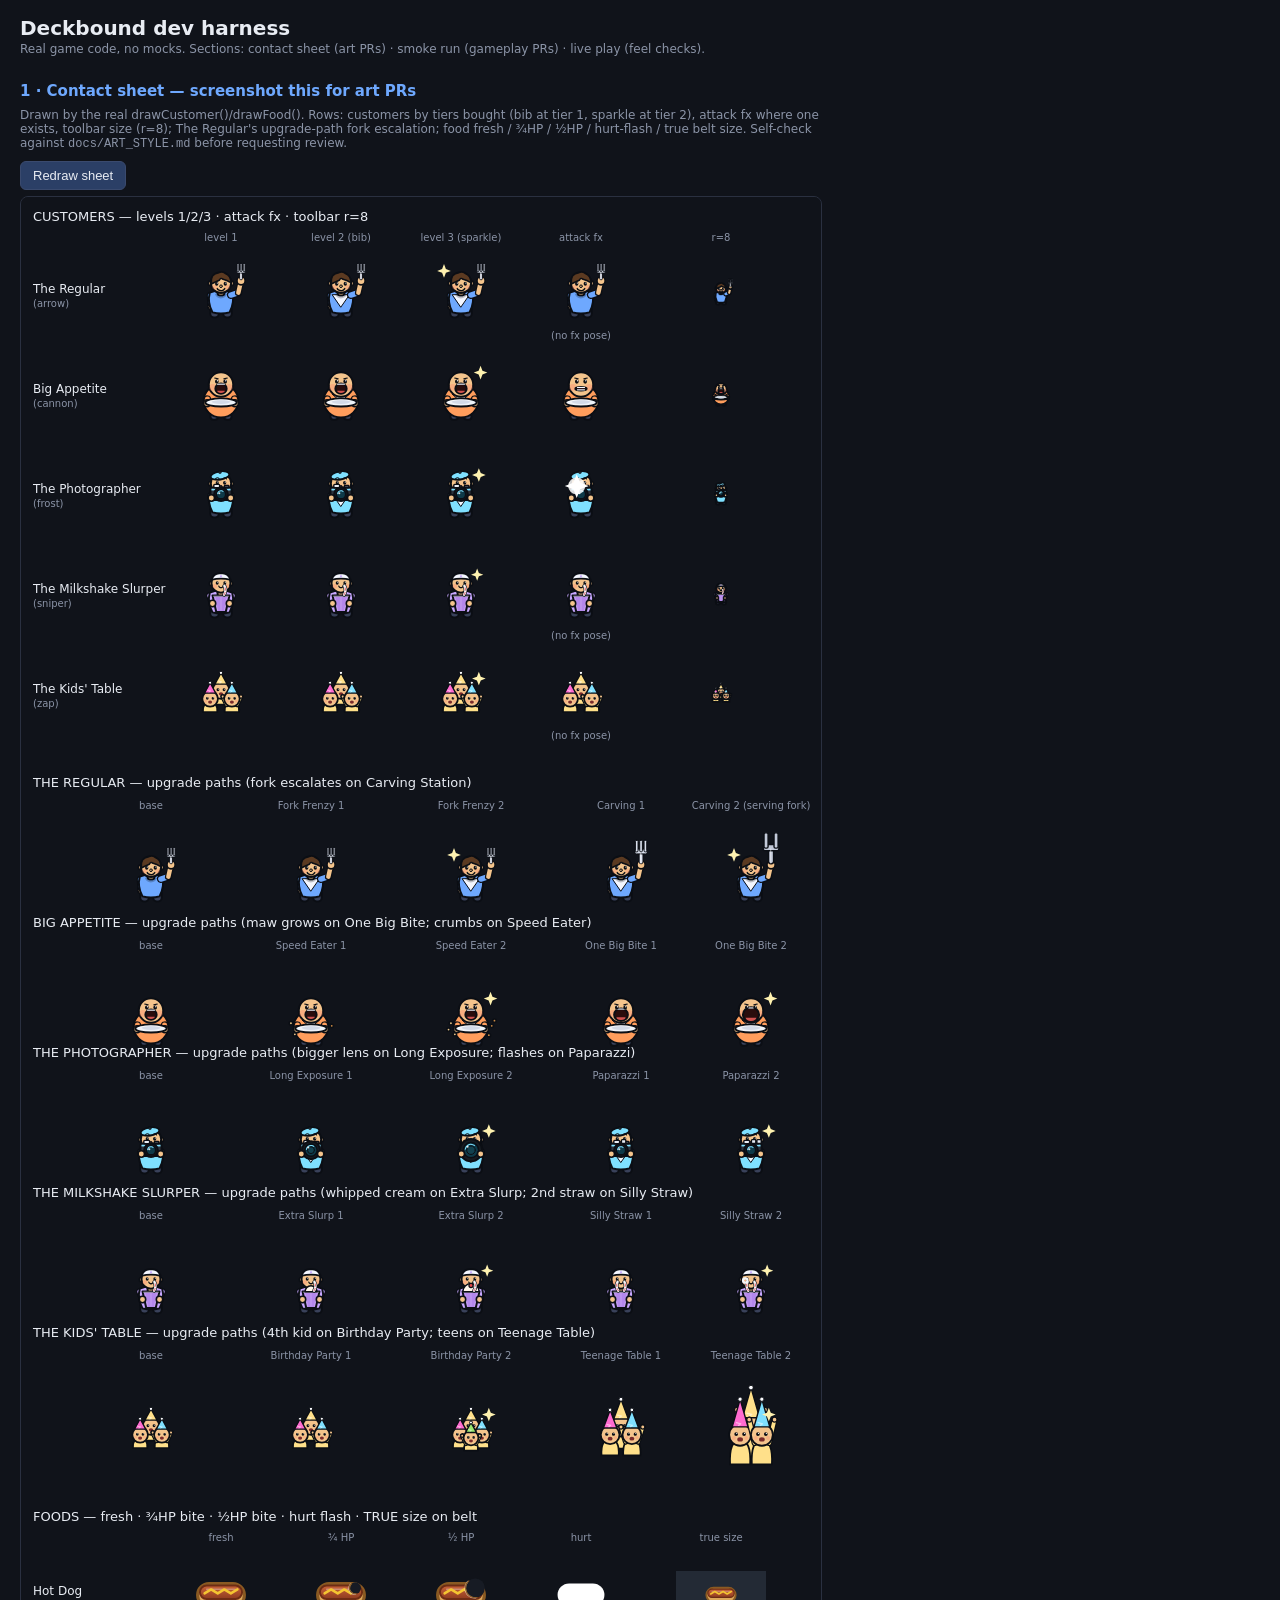
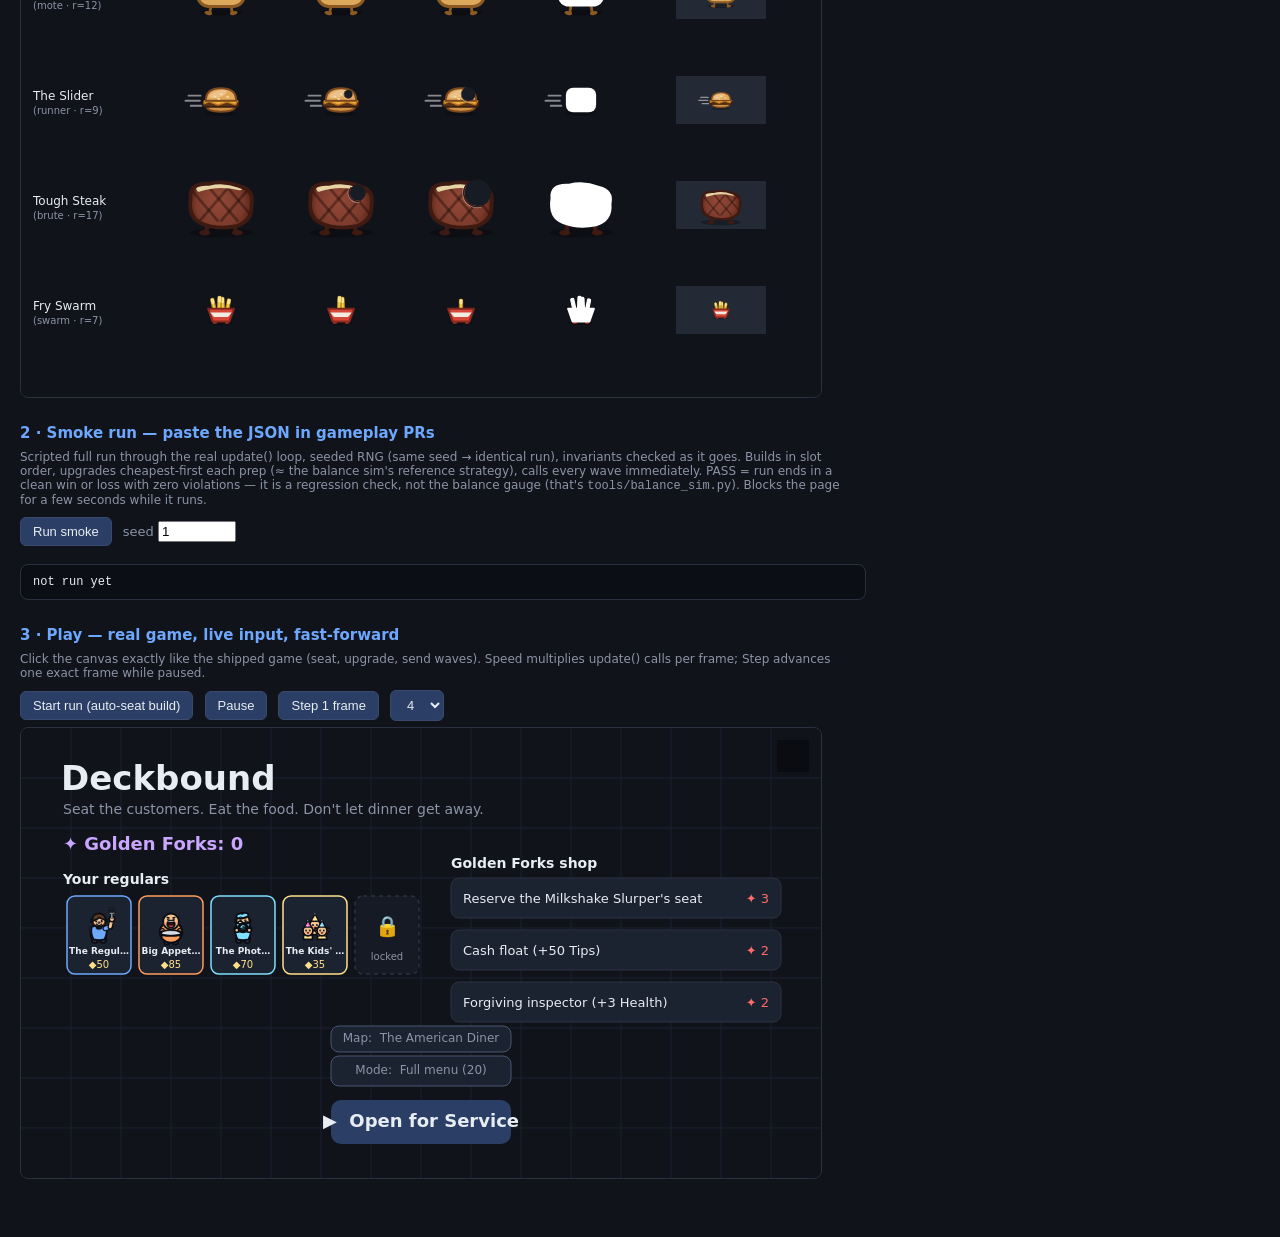
==== tools/dev/harness.html @ 7c5660fe "Merge pull request #70 from TaySchub/feature/map-platform Map platform: maps as content — maps[], th" ====
<!DOCTYPE html>
<!--
  Deckbound dev harness — the self-serve verification tool for agents (and
  curious humans). Loads the REAL game code (../../balance.data.js + the
  ../../src/*.js modules, no copies, no mocks) and gives three things:

    1. CONTACT SHEET — every customer (levels 1/2/3, attack fx, toolbar size) and
       every food (fresh / ¾HP / ½HP / hurt / true belt size) drawn by the real
       drawCustomer()/drawFood() onto one canvas. Screenshot THIS for art PRs —
       one image, one review round, instead of per-asset back-and-forth.

    2. SMOKE RUN — plays a full scripted run through the real update() loop with
       a SEEDED RNG (same seed → same run, so a repro is a URL), checking
       invariants every few steps (currency ≥ 0, lives in range, finite enemy
       state, legal phases). Prints a JSON verdict. Paste that JSON in gameplay
       PRs.

    3. PLAY — the real game, live input, with a speed multiplier and
       frame-stepping. The page freezes the game's own rAF loop at boot and
       drives update()/render() itself, so fast-forward and stepping stay exact.

  URL params (all optional):
    ?mode=sheet | smoke | play      auto-run that section on load
    &seed=1                         RNG seed (smoke always seeds; play seeds if given)
    &build=arrow,cannon,frost,arrow tower ids placed in slot order (default = the
                                    balance sim's reference board)
    &paths=stat | signature         which upgrade path each tower takes in the smoke
                                    (default stat; signature exercises the tier-2 mechanics)
    &speed=4                        play-mode updates per frame (1/2/4/8)

  Serve the repo root (python3 -m http.server) and open
    http://localhost:PORT/tools/dev/harness.html?mode=sheet
  Dev tool only — not part of the game; safe to ignore in production.
-->
<html lang="en">
<head>
<meta charset="UTF-8" />
<meta name="viewport" content="width=device-width, initial-scale=1.0" />
<title>Deckbound dev harness</title>
<style>
  :root { --bg:#10131a; --panel:#171b24; --ink:#e8ecf3; --muted:#8b94a7; --accent:#6ea8fe; --good:#7dff9b; --bad:#ff6b6b; }
  body { margin:0; padding:16px 20px 60px; background:var(--bg); color:var(--ink);
         font-family: system-ui, -apple-system, "Segoe UI", Roboto, sans-serif; }
  h1 { font-size:20px; margin:0 0 2px; }
  h2 { font-size:15px; margin:26px 0 8px; color:var(--accent); }
  p.hint { color:var(--muted); font-size:12px; margin:2px 0 10px; max-width:820px; }
  canvas { background:var(--panel); border:1px solid #2a3040; border-radius:8px; display:block; }
  button, select { background:#2b3f66; color:var(--ink); border:1px solid #3a4a6e; border-radius:6px;
                   padding:6px 12px; font-size:13px; cursor:pointer; margin:0 6px 6px 0; }
  button:hover { background:#37518a; }
  pre { background:#0b0e14; border:1px solid #2a3040; border-radius:8px; padding:10px 12px;
        font-size:12px; max-width:820px; overflow-x:auto; white-space:pre-wrap; }
  .pass { color:var(--good); } .fail { color:var(--bad); }
</style>
</head>
<body>
<h1>Deckbound dev harness</h1>
<p class="hint">Real game code, no mocks. Sections: contact sheet (art PRs) · smoke run (gameplay PRs) · live play (feel checks).</p>

<!-- ============ 1) CONTACT SHEET ============ -->
<h2 id="sheet-title">1 · Contact sheet — screenshot this for art PRs</h2>
<p class="hint">Drawn by the real drawCustomer()/drawFood(). Rows: customers by tiers bought (bib at tier 1, sparkle at tier 2), attack fx where one exists, toolbar size (r=8); The Regular's upgrade-path fork escalation; food fresh / ¾HP / ½HP / hurt-flash / true belt size. Self-check against <code>docs/ART_STYLE.md</code> before requesting review.</p>
<button id="redraw-sheet">Redraw sheet</button>
<canvas id="sheet-canvas" width="800" height="1800"></canvas>

<!-- ============ 2) SMOKE RUN ============ -->
<h2 id="smoke-title">2 · Smoke run — paste the JSON in gameplay PRs</h2>
<p class="hint">Scripted full run through the real update() loop, seeded RNG (same seed → identical run), invariants checked as it goes. Builds in slot order, upgrades cheapest-first each prep (≈ the balance sim's reference strategy), calls every wave immediately. PASS = run ends in a clean win or loss with zero violations — it is a regression check, not the balance gauge (that's <code>tools/balance_sim.py</code>). Blocks the page for a few seconds while it runs.</p>
<button id="run-smoke">Run smoke</button>
<label style="font-size:13px;color:var(--muted)">seed <input id="smoke-seed" type="number" value="1" style="width:70px"></label>
<pre id="smoke-out">not run yet</pre>

<!-- ============ 3) PLAY ============ -->
<h2 id="play-title">3 · Play — real game, live input, fast-forward</h2>
<p class="hint">Click the canvas exactly like the shipped game (seat, upgrade, send waves). Speed multiplies update() calls per frame; Step advances one exact frame while paused.</p>
<button id="play-start">Start run (auto-seat build)</button>
<button id="play-pause">Pause</button>
<button id="play-step">Step 1 frame</button>
<select id="play-speed"><option>1</option><option>2</option><option selected>4</option><option>8</option></select>
<canvas id="game-canvas" width="800" height="450"></canvas>

<!-- Freeze the game's own rAF loop BEFORE src/main.js boots: startGameLoop()
     runs at DOMContentLoaded and would otherwise fight the harness driver. The
     harness restores real rAF for its own loop after boot. -->
<script>
  window.__realRAF = window.requestAnimationFrame.bind(window);
  window.requestAnimationFrame = function () { return 0; };
</script>
<script src="../../balance.data.js"></script>
<script src="../../src/data.js"></script>
<script src="../../src/engine.js"></script>
<script src="../../src/audio.js"></script>
<script src="../../src/art.js"></script>
<script src="../../src/render.js"></script>
<script src="../../src/main.js"></script>

<script>
(function () {
  "use strict";

  const params = new URLSearchParams(location.search);
  const DEFAULT_BUILD = ["arrow", "cannon", "frost", "arrow"];   // = the sim's reference board
  // Reference upgrade strategy (mirrors tools/balance_sim.py + tools/sim.mjs): each
  // tower commits to one fixed path and buys its two tiers cheapest-next-first.
  const SIM_PATHS = { arrow: "carvingStation", cannon: "oneBigBite", frost: "longExposure", sniper: "extraSlurp", zap: "teenageTable" };
  // The signature path per tower — ?paths=signature drives the smoke down these so
  // it exercises the tier-2 mechanics (pierce, crumb, knockback, …), not just stats.
  const SIGNATURE_PATHS = { arrow: "forkFrenzy", cannon: "speedEater", frost: "paparazzi", sniper: "sillyStraw", zap: "birthdayParty" };
  const pathMapFor = mode => (mode === "signature" ? SIGNATURE_PATHS : SIM_PATHS);
  const parsePaths = () => (params.get("paths") === "signature" ? "signature" : "stat");
  const parseBuild = () => {
    const raw = (params.get("build") || "").split(",").map(s => s.trim()).filter(Boolean);
    const valid = raw.filter(id => TOWER_BY_ID[id]);
    return valid.length ? valid : DEFAULT_BUILD;
  };

  // Deterministic RNG: swap Math.random for a seeded generator. The game only
  // calls Math.random at runtime (spawn shuffle, jitter, particles), never at
  // load, so seeding just-in-time makes whole runs reproducible.
  function mulberry32(a) {
    return function () {
      a |= 0; a = (a + 0x6D2B79F5) | 0;
      let t = Math.imul(a ^ (a >>> 15), 1 | a);
      t = (t + Math.imul(t ^ (t >>> 7), 61 | t)) ^ t;
      return ((t ^ (t >>> 14)) >>> 0) / 4294967296;
    };
  }

  /* ---------------- 1) Contact sheet ---------------- */

  function drawSheet() {
    const c = document.getElementById("sheet-canvas");
    const ctx = c.getContext("2d");
    ctx.clearRect(0, 0, c.width, c.height);
    ctx.fillStyle = "#10131a"; ctx.fillRect(0, 0, c.width, c.height);

    const label = (text, x, y, size = 10, color = "#8b94a7", align = "center") => {
      ctx.fillStyle = color; ctx.font = size + "px system-ui, sans-serif";
      ctx.textAlign = align; ctx.fillText(text, x, y); ctx.textAlign = "left";
    };
    const title = (text, y) => label(text, 12, y, 13, "#e8ecf3", "left");

    // --- Customers: one row each; cols L1, L2, L3, fx, toolbar size ---
    title("CUSTOMERS — levels 1/2/3 · attack fx · toolbar r=8", 24);
    const custCols = [200, 320, 440, 560, 700];
    const colHead = ["level 1", "level 2 (bib)", "level 3 (sparkle)", "attack fx", "r=8"];
    custCols.forEach((x, i) => label(colHead[i], x, 44));
    // fx states only exist for these two; others just show their base pose.
    const FX = { cannon: { bite: 0.8 }, frost: { firing: true } };
    TOWER_ORDER.forEach((id, row) => {
      const def = TOWER_BY_ID[id];
      const cy = 96 + row * 100;
      label(def.name, 12, cy, 12, "#e8ecf3", "left");
      label("(" + id + ")", 12, cy + 14, 10, "#8b94a7", "left");
      [1, 2, 3].forEach((lv, col) => drawCustomer(ctx, id, custCols[col], cy, 17, def.color, { level: lv }));
      drawCustomer(ctx, id, custCols[3], cy, 17, def.color, { level: 1, ...(FX[id] || {}) });
      if (!FX[id]) label("(no fx pose)", custCols[3], cy + 46);
      drawCustomer(ctx, id, custCols[4], cy, 8, def.color, { level: 1 });
    });

    // --- The Regular: upgrade-PATH art states (PR 1 vertical slice) ---
    // Carving Station escalates the fork (bigger at tier 1, large two-tine serving
    // fork at tier 2); Fork Frenzy keeps the everyday fork (its tier-2 pierce is a
    // projectile, not customer art). Bib appears at tier 1, sparkle at tier 2.
    const rpY = 590;
    title("THE REGULAR — upgrade paths (fork escalates on Carving Station)", rpY);
    const rpCols = [130, 290, 450, 600, 730];
    const rpHead = ["base", "Fork Frenzy 1", "Fork Frenzy 2", "Carving 1", "Carving 2 (serving fork)"];
    rpCols.forEach((x, i) => label(rpHead[i], x, rpY + 22));
    const rpStates = [
      { level: 1 },
      { level: 2, path: "forkFrenzy", tier: 1 },
      { level: 3, path: "forkFrenzy", tier: 2 },
      { level: 2, path: "carvingStation", tier: 1 },
      { level: 3, path: "carvingStation", tier: 2 },
    ];
    rpStates.forEach((st, i) => drawCustomer(ctx, "arrow", rpCols[i], rpY + 90, 17, TOWER_BY_ID.arrow.color, st));

    // --- Big Appetite: upgrade-PATH art states (PR 2 signatures) ---
    // One Big Bite grows the maw (bigger bite → the knockback path); Speed Eater
    // scatters more crumbs (fast, messy eater → the crumb-splash path). Bib at tier
    // 1, sparkle at tier 2, same as everyone.
    const bpY = 730;
    title("BIG APPETITE — upgrade paths (maw grows on One Big Bite; crumbs on Speed Eater)", bpY);
    const bpCols = [130, 290, 450, 600, 730];
    const bpHead = ["base", "Speed Eater 1", "Speed Eater 2", "One Big Bite 1", "One Big Bite 2"];
    bpCols.forEach((x, i) => label(bpHead[i], x, bpY + 22));
    const bpStates = [
      { level: 1 },
      { level: 2, path: "speedEater", tier: 1 },
      { level: 3, path: "speedEater", tier: 2 },
      { level: 2, path: "oneBigBite", tier: 1 },
      { level: 3, path: "oneBigBite", tier: 2 },
    ];
    bpStates.forEach((st, i) => drawCustomer(ctx, "cannon", bpCols[i], bpY + 92, 17, TOWER_BY_ID.cannon.color, st));

    // --- The Photographer: upgrade-PATH art states (PR 3 signatures) ---
    // Long Exposure deepens the lens (longer + stronger after-slow); Paparazzi adds
    // flash bulbs (freezes 2 dishes at once). Bib at tier 1, sparkle at tier 2.
    const phY = 860;
    title("THE PHOTOGRAPHER — upgrade paths (bigger lens on Long Exposure; flashes on Paparazzi)", phY);
    const phCols = [130, 290, 450, 600, 730];
    const phHead = ["base", "Long Exposure 1", "Long Exposure 2", "Paparazzi 1", "Paparazzi 2"];
    phCols.forEach((x, i) => label(phHead[i], x, phY + 22));
    const phStates = [
      { level: 1 },
      { level: 2, path: "longExposure", tier: 1 },
      { level: 3, path: "longExposure", tier: 2 },
      { level: 2, path: "paparazzi", tier: 1 },
      { level: 3, path: "paparazzi", tier: 2 },
    ];
    phStates.forEach((st, i) => drawCustomer(ctx, "frost", phCols[i], phY + 92, 17, TOWER_BY_ID.frost.color, st));

    // --- The Milkshake Slurper: upgrade-PATH art states (PR 3 signatures) ---
    // Extra Slurp mounds whipped cream (+ cherry) on the shake; Silly Straw adds a
    // second bendy straw (drains 2 dishes), with a loop at tier 2.
    const slY = 1000;
    title("THE MILKSHAKE SLURPER — upgrade paths (whipped cream on Extra Slurp; 2nd straw on Silly Straw)", slY);
    const slCols = [130, 290, 450, 600, 730];
    const slHead = ["base", "Extra Slurp 1", "Extra Slurp 2", "Silly Straw 1", "Silly Straw 2"];
    slCols.forEach((x, i) => label(slHead[i], x, slY + 22));
    const slStates = [
      { level: 1 },
      { level: 2, path: "extraSlurp", tier: 1 },
      { level: 3, path: "extraSlurp", tier: 2 },
      { level: 2, path: "sillyStraw", tier: 1 },
      { level: 3, path: "sillyStraw", tier: 2 },
    ];
    slStates.forEach((st, i) => drawCustomer(ctx, "sniper", slCols[i], slY + 92, 17, TOWER_BY_ID.sniper.color, st));

    // --- The Kids' Table: upgrade-PATH art states (PR 4 signatures) ---
    // Birthday Party t2 seats a 4th kid (4 hands); Teenage Table grows the whole
    // huddle into lanky teenagers (bigger, taller hats, longer arms).
    const ktY = 1140;
    title("THE KIDS' TABLE — upgrade paths (4th kid on Birthday Party; teens on Teenage Table)", ktY);
    const ktCols = [130, 290, 450, 600, 730];
    const ktHead = ["base", "Birthday Party 1", "Birthday Party 2", "Teenage Table 1", "Teenage Table 2"];
    ktCols.forEach((x, i) => label(ktHead[i], x, ktY + 22));
    const ktStates = [
      { level: 1 },
      { level: 2, path: "birthdayParty", tier: 1 },
      { level: 3, path: "birthdayParty", tier: 2 },
      { level: 2, path: "teenageTable", tier: 1 },
      { level: 3, path: "teenageTable", tier: 2 },
    ];
    ktStates.forEach((st, i) => drawCustomer(ctx, "zap", ktCols[i], ktY + 92, 17, TOWER_BY_ID.zap.color, st));

    // --- Foods: one row each; cols fresh, ¾HP, ½HP, hurt, true belt size ---
    const fy = 1350;
    title("FOODS — fresh · ¾HP bite · ½HP bite · hurt flash · TRUE size on belt", fy - 26);
    const foodCols = [200, 320, 440, 560, 700];
    const foodHead = ["fresh", "¾ HP", "½ HP", "hurt", "true size"];
    foodCols.forEach((x, i) => label(foodHead[i], x, fy - 6));
    Object.keys(ENEMY_TYPES).forEach((id, row) => {
      const et = ENEMY_TYPES[id];
      const cy = fy + 48 + row * 105;
      label(et.name, 12, cy, 12, "#e8ecf3", "left");
      label("(" + id + " · r=" + et.radius + ")", 12, cy + 14, 10, "#8b94a7", "left");
      const R = et.radius * 1.6;   // enlarged for inspection
      drawFood(ctx, id, foodCols[0], cy, R, et.color, et.edge, false, 0);
      drawFood(ctx, id, foodCols[1], cy, R, et.color, et.edge, false, 1);
      drawFood(ctx, id, foodCols[2], cy, R, et.color, et.edge, false, 2);
      drawFood(ctx, id, foodCols[3], cy, R, et.color, et.edge, true, 0);
      // true size on a belt-colored strip — the "reads at ~15px" check.
      ctx.fillStyle = "#232a35"; ctx.fillRect(foodCols[4] - 45, cy - 24, 90, 48);
      drawFood(ctx, id, foodCols[4], cy, et.radius, et.color, et.edge, false, 0);
    });
  }

  /* ---------------- 2) Smoke run ---------------- */

  function runSmoke(seed, build, pathMode = "stat", mapId = null) {
    const pathMap = pathMapFor(pathMode);
    const t0 = performance.now();
    const violations = [], errors = [];
    const realRandom = Math.random;
    Math.random = mulberry32(seed);
    let steps = 0;
    const STEP_CAP = 60 * 60 * 30;   // 30 sim-minutes — a run should end long before
    try {
      META = freshMeta();            // deterministic meta: base 4 towers, no perks
      chosenEndless = false;
      loadMap(mapId);                // map platform: null -> default maps[0] (diner)
      startRun();
      let nextSlot = 0;
      const check = () => {
        if (game.currency < 0) violations.push("currency " + game.currency + " < 0 @step " + steps);
        if (game.lives < 0 || game.lives > game.maxLives) violations.push("lives " + game.lives + " out of [0," + game.maxLives + "] @step " + steps);
        if (!["prep", "wave", "won", "lost"].includes(game.phase)) violations.push("illegal phase '" + game.phase + "' @step " + steps);
        for (const e of game.enemies) {
          if (!Number.isFinite(e.x) || !Number.isFinite(e.y) || !Number.isFinite(e.hp)) {
            violations.push("non-finite enemy state @step " + steps); break;
          }
        }
      };
      // Prep policy ≈ the sim's reference strategy: build at the map's simAnchors
      // (the former slot coordinates, in order — free placement has no slots) as
      // affordable, then spend spare Tips on the cheapest upgrade, then call the wave.
      const anchors = MAP.simAnchors;
      const prep = () => {
        while (nextSlot < anchors.length && nextSlot < build.length) {
          const id = build[nextSlot];
          if (game.currency < TOWER_BY_ID[id].cost) break;
          game.selectedType = id;
          tryBuild(anchors[nextSlot].x, anchors[nextSlot].y);
          nextSlot++;
        }
        for (;;) {
          // Only towers whose chosen path still has a next tier — guards a missing
          // id or a maxed/locked path so a future tower without a mapping won't crash.
          const cands = game.towers.filter(t => { const p = pathMap[t.typeId]; return p && nextTier(t, p); });
          if (!cands.length) break;
          const cost = t => nextTier(t, pathMap[t.typeId]).cost;
          const t = cands.reduce((a, b) => cost(a) <= cost(b) ? a : b);
          if (game.currency < cost(t)) break;
          tryUpgrade(t, pathMap[t.typeId]);
        }
      };
      while (steps < STEP_CAP && game.phase !== "won" && game.phase !== "lost") {
        if (game.phase === "prep") { prep(); startNextWave(); }
        update(STEP);
        steps++;
        if (steps % 6 === 0) check();
      }
      check();
      if (game.phase !== "won" && game.phase !== "lost") violations.push("run did not terminate within " + STEP_CAP + " steps");
    } catch (err) {
      errors.push(String(err && err.stack || err));
    } finally {
      Math.random = realRandom;
    }
    render();   // leave the end screen visible on the game canvas
    const last = game.lastRun || {};
    const result = {
      verdict: (violations.length === 0 && errors.length === 0) ? "PASS" : "FAIL",
      seed, paths: pathMode, build: build.join(","),
      outcome: game.phase,
      waveReached: last.wave != null ? last.wave : game.waveIndex + 1,
      dishesEaten: last.killed != null ? last.killed : game.killed,
      livesLeft: game.lives,
      tipsLeft: game.currency,
      steps, simMinutes: +(steps / 3600).toFixed(1),
      violations, errors,
      ms: Math.round(performance.now() - t0),
    };
    return result;
  }

  function smokeToPage(result) {
    const out = document.getElementById("smoke-out");
    out.textContent = JSON.stringify(result, null, 2);
    out.className = result.verdict === "PASS" ? "pass" : "fail";
    document.title = "SMOKE " + result.verdict + " — Deckbound harness";
    console.log("SMOKE_RESULT " + JSON.stringify(result));
  }

  /* ---------------- 3) Play driver ---------------- */

  const play = { on: false, speed: parseInt(params.get("speed") || "4", 10) || 4 };
  function playLoop() {
    if (play.on) {
      for (let i = 0; i < play.speed; i++) update(STEP);
      render();
    }
    window.__realRAF(playLoop);
  }
  function startPlay(build, mapId = null) {
    if (params.get("seed")) Math.random = mulberry32(parseInt(params.get("seed"), 10) || 1);
    META = freshMeta();
    loadMap(mapId);   // map platform: null -> default maps[0] (diner)
    startRun();
    // Auto-seat the build so a feel-check starts instantly; play on from there.
    // Seats go at the active map's simAnchors (free placement — no fixed slots).
    const anchors = MAP.simAnchors;
    let slot = 0;
    for (const id of build) {
      if (slot >= anchors.length || game.currency < TOWER_BY_ID[id].cost) break;
      game.selectedType = id;
      tryBuild(anchors[slot].x, anchors[slot].y);
      slot++;
    }
    play.on = true;
    render();
  }

  /* ---------------- boot ---------------- */

  window.addEventListener("DOMContentLoaded", () => {
    // main.js's DOMContentLoaded already ran (registered first): canvas wired,
    // input live, its rAF loop dead thanks to the boot stub. Restore real rAF
    // for the harness driver.
    window.requestAnimationFrame = window.__realRAF;
    drawSheet();
    render();   // show the hub on the game canvas

    document.getElementById("redraw-sheet").addEventListener("click", drawSheet);
    document.getElementById("run-smoke").addEventListener("click", () => {
      const seed = parseInt(document.getElementById("smoke-seed").value, 10) || 1;
      smokeToPage(runSmoke(seed, parseBuild(), parsePaths()));
    });
    document.getElementById("play-start").addEventListener("click", () => startPlay(parseBuild()));
    document.getElementById("play-pause").addEventListener("click", (e) => {
      play.on = !play.on; e.target.textContent = play.on ? "Pause" : "Resume";
    });
    document.getElementById("play-step").addEventListener("click", () => { update(STEP); render(); });
    document.getElementById("play-speed").addEventListener("change", (e) => { play.speed = parseInt(e.target.value, 10); });
    playLoop();

    const mode = params.get("mode");
    if (mode === "sheet") document.getElementById("sheet-title").scrollIntoView();
    if (mode === "play") { startPlay(parseBuild(), params.get("map")); document.getElementById("play-title").scrollIntoView(); }
    if (mode === "smoke") {
      document.getElementById("smoke-title").scrollIntoView();
      const seed = parseInt(params.get("seed") || "1", 10) || 1;
      document.getElementById("smoke-seed").value = seed;
      // defer one tick so the page paints before the synchronous run blocks
      setTimeout(() => smokeToPage(runSmoke(seed, parseBuild(), parsePaths(), params.get("map"))), 30);
    }
  });
})();
</script>
</body>
</html>
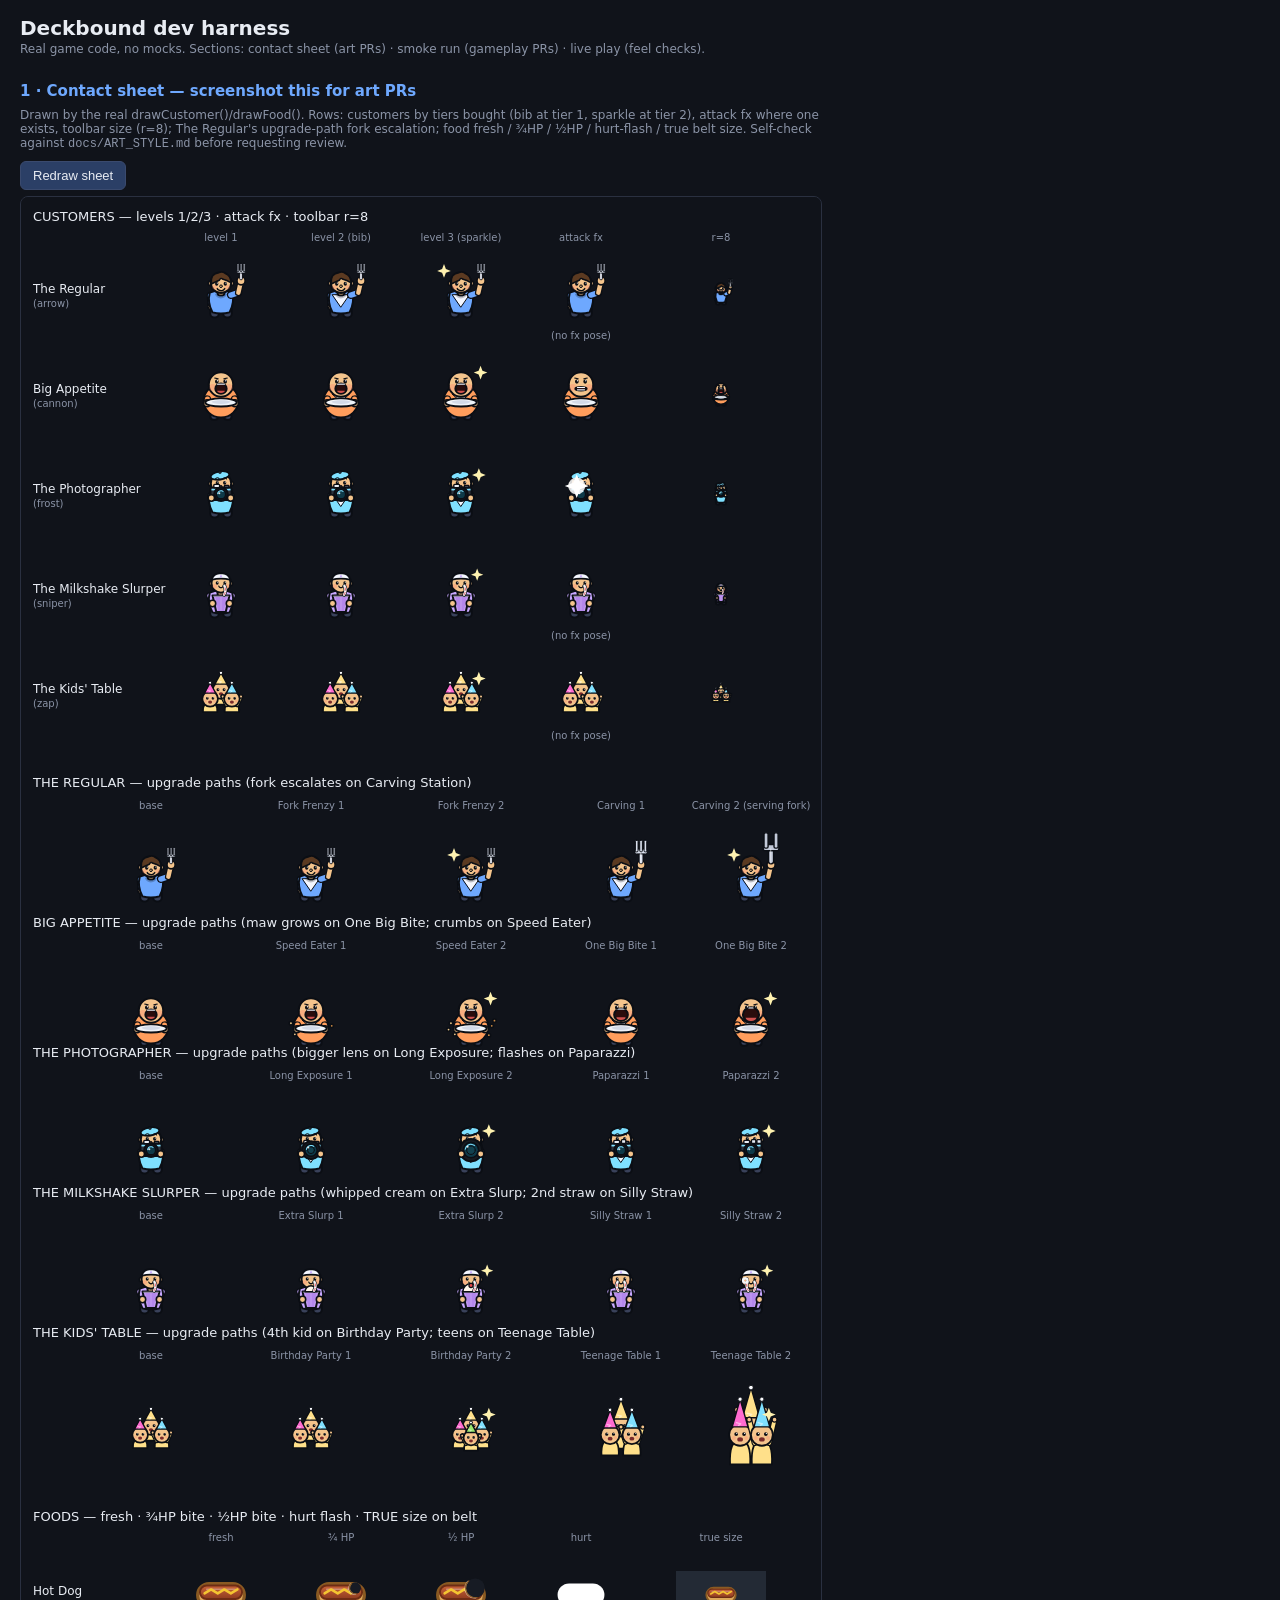
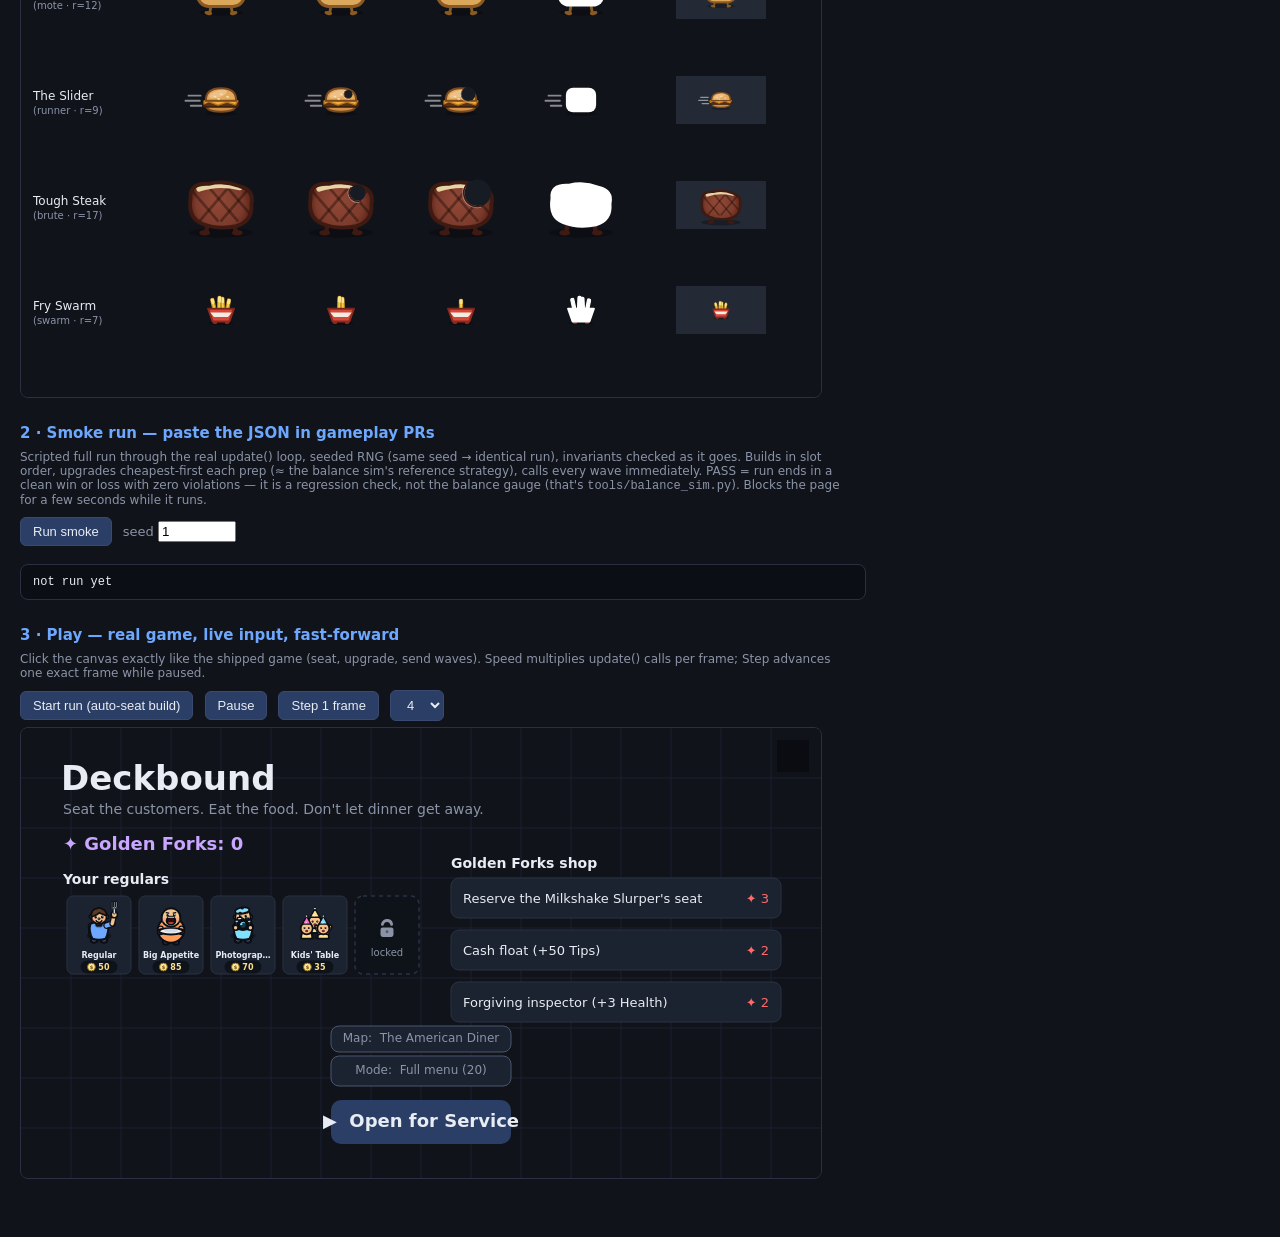
==== commit 88ef495c: "Blue-Plate: sim/harness/test/CI plumbing for a second map (Issue #73) balance_sim.py gains --map so " ====
--- a/tools/dev/harness.html
+++ b/tools/dev/harness.html
@@ -86,13 +86,17 @@
   window.__realRAF = window.requestAnimationFrame.bind(window);
   window.requestAnimationFrame = function () { return 0; };
 </script>
-<script src="../../balance.data.js"></script>
-<script src="../../src/data.js"></script>
-<script src="../../src/engine.js"></script>
-<script src="../../src/audio.js"></script>
-<script src="../../src/art.js"></script>
-<script src="../../src/render.js"></script>
-<script src="../../src/main.js"></script>
+<script>
+  // Cache-bust the game scripts so a warm browser can't serve STALE src during
+  // verification (this bit two prior sessions — the harness has no gen_balance
+  // ?v= stamps like index.html does). Date.now() forces a fresh fetch each load;
+  // document.write keeps the strict load order (data → engine → audio → art →
+  // render → main) that plain-globals boot depends on.
+  var __cb = "?cb=" + Date.now();
+  ["../../balance.data.js", "../../src/data.js", "../../src/engine.js", "../../src/audio.js",
+   "../../src/art.js", "../../src/render.js", "../../src/main.js"]
+    .forEach(function (s) { document.write('<script src="' + s + __cb + '"><\/script>'); });
+</script>
 
 <script>
 (function () {
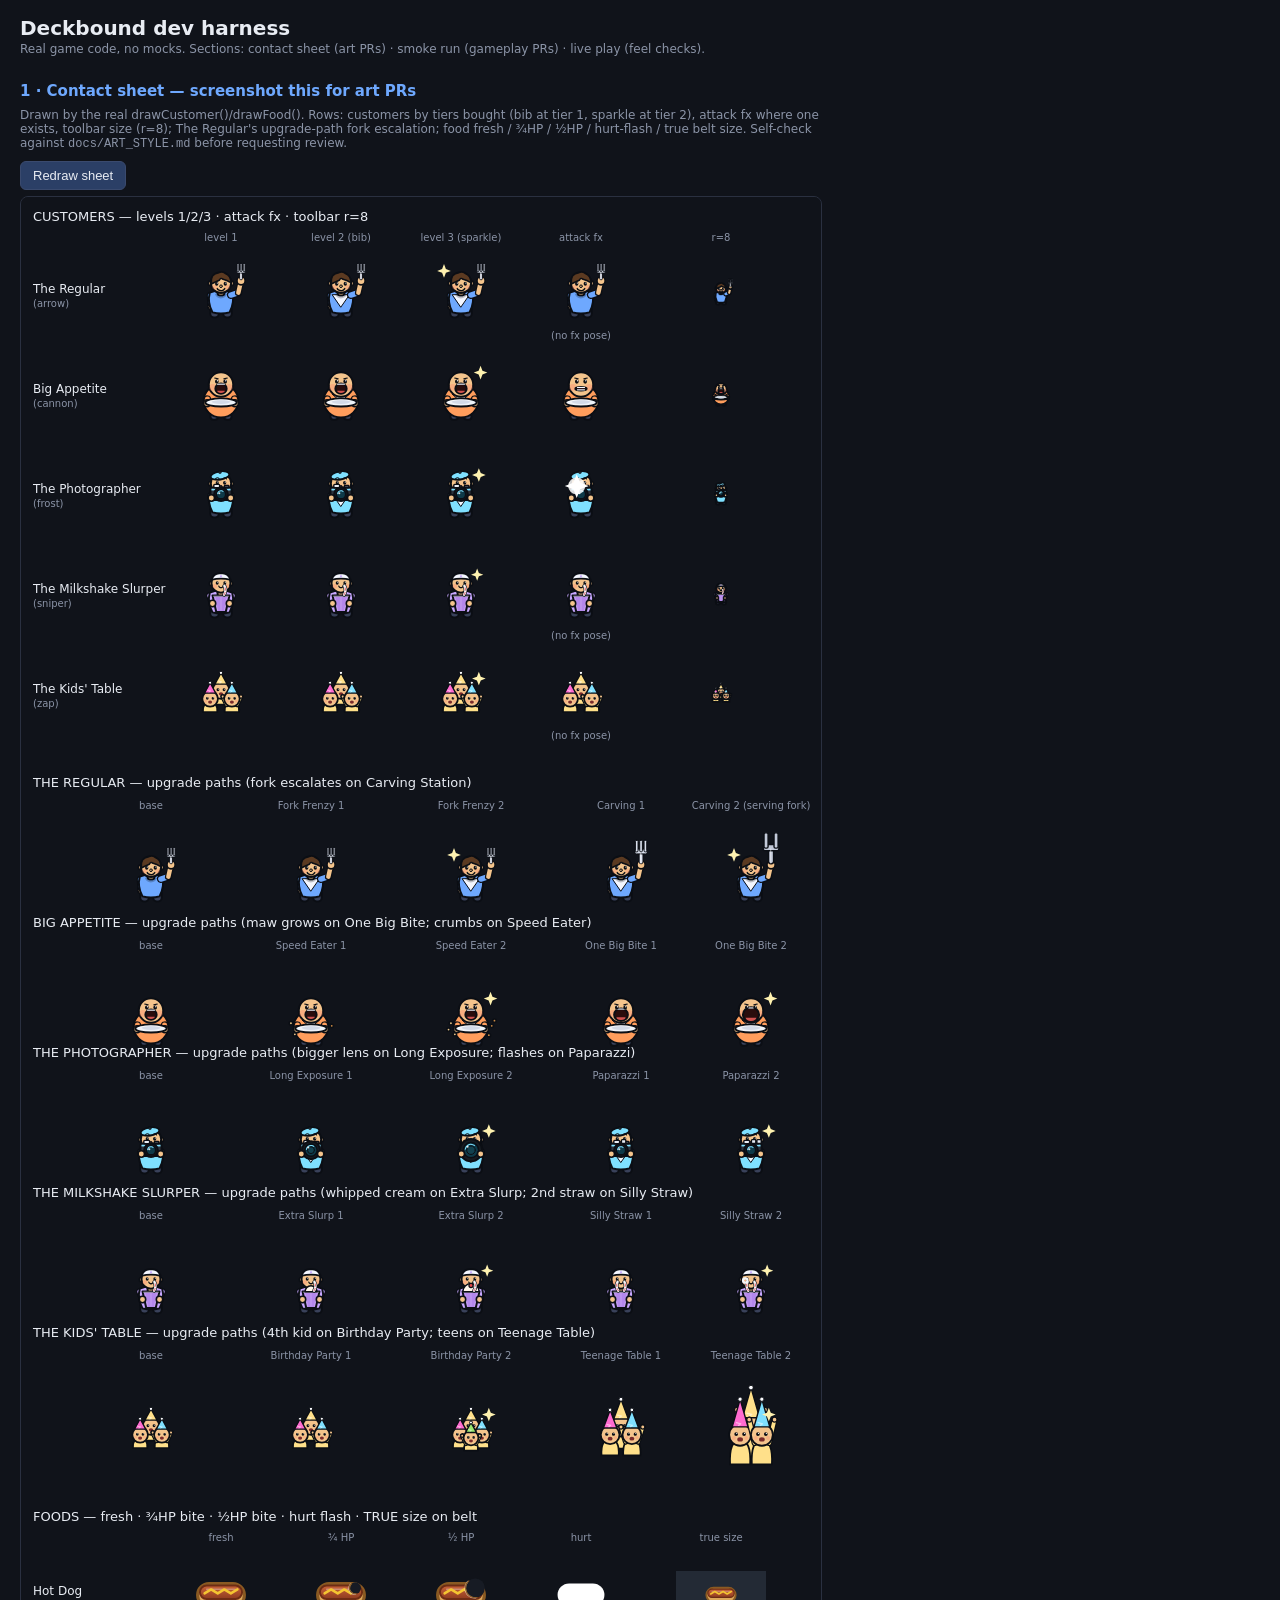
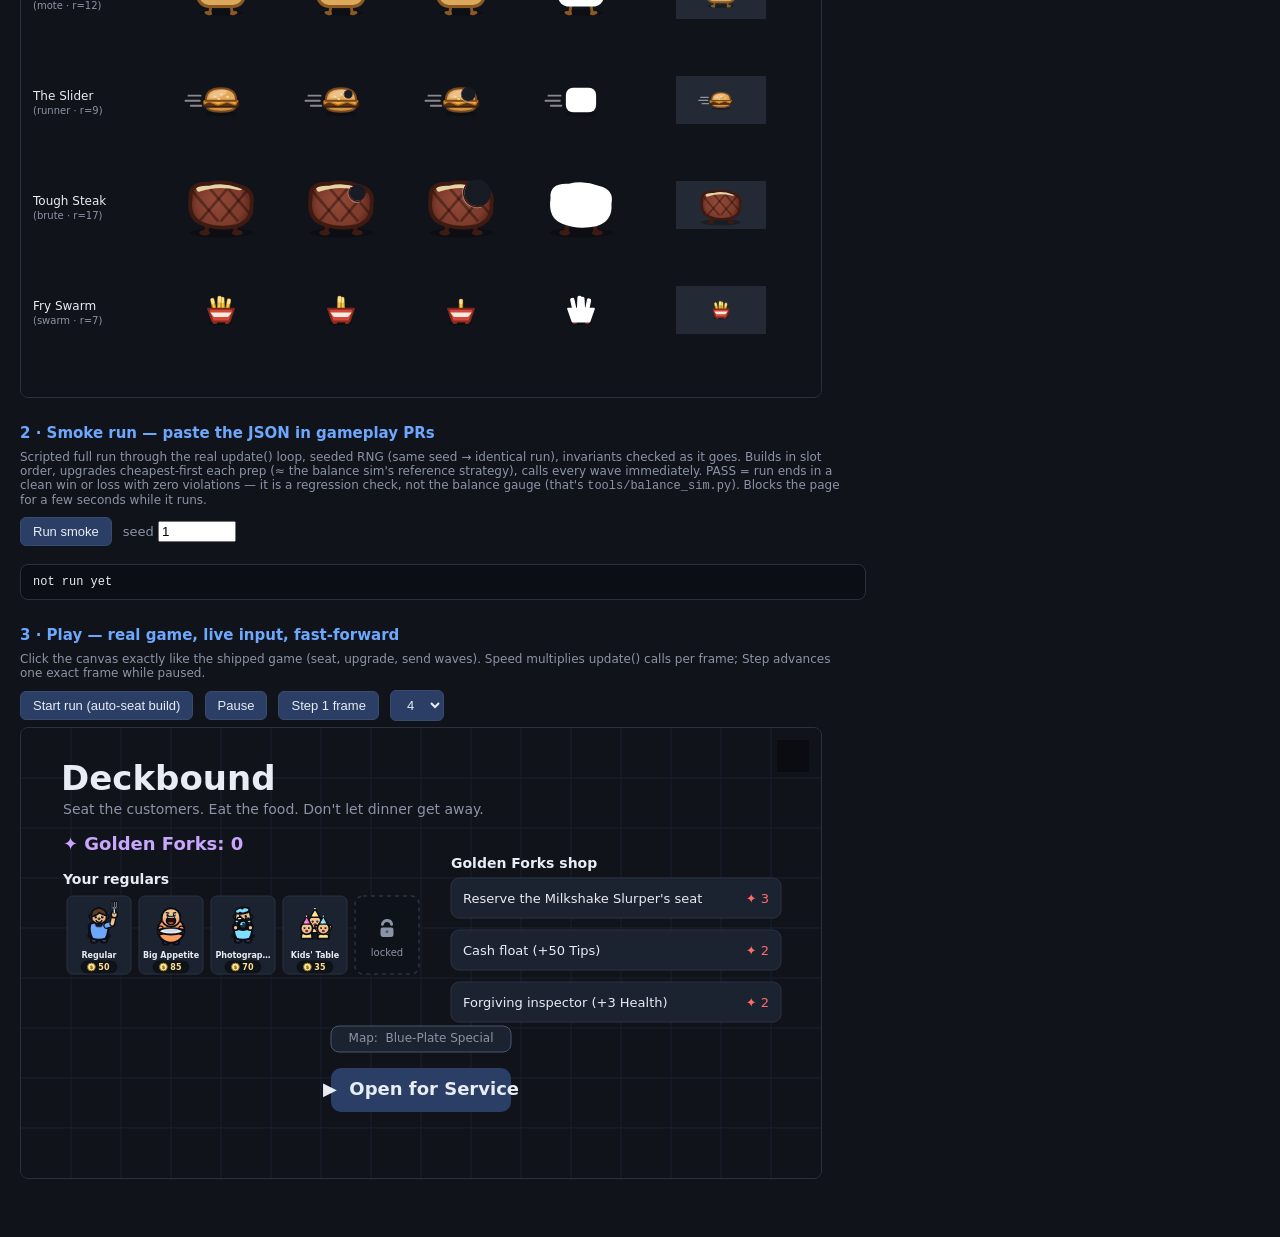
==== commit 810db25d: "Endless-only restructure + survival gauge (Issue #75, Stage 1) Remove the finite 20-wave win: every " ====
--- a/tools/dev/harness.html
+++ b/tools/dev/harness.html
@@ -280,17 +280,17 @@
     const realRandom = Math.random;
     Math.random = mulberry32(seed);
     let steps = 0;
-    const STEP_CAP = 60 * 60 * 30;   // 30 sim-minutes — a run should end long before
+    const STEP_CAP = 60 * 60 * 60;   // 60 sim-minutes — endless runs always end in
+                                     // defeat eventually; this is a generous safety bound
     try {
       META = freshMeta();            // deterministic meta: base 4 towers, no perks
-      chosenEndless = false;
-      loadMap(mapId);                // map platform: null -> default maps[0] (diner)
+      loadMap(mapId);                // map platform: null -> default maps[0] (blueplate)
       startRun();
       let nextSlot = 0;
       const check = () => {
         if (game.currency < 0) violations.push("currency " + game.currency + " < 0 @step " + steps);
         if (game.lives < 0 || game.lives > game.maxLives) violations.push("lives " + game.lives + " out of [0," + game.maxLives + "] @step " + steps);
-        if (!["prep", "wave", "won", "lost"].includes(game.phase)) violations.push("illegal phase '" + game.phase + "' @step " + steps);
+        if (!["prep", "wave", "lost"].includes(game.phase)) violations.push("illegal phase '" + game.phase + "' @step " + steps);
         for (const e of game.enemies) {
           if (!Number.isFinite(e.x) || !Number.isFinite(e.y) || !Number.isFinite(e.hp)) {
             violations.push("non-finite enemy state @step " + steps); break;
@@ -320,14 +320,14 @@
           tryUpgrade(t, pathMap[t.typeId]);
         }
       };
-      while (steps < STEP_CAP && game.phase !== "won" && game.phase !== "lost") {
+      while (steps < STEP_CAP && game.phase !== "lost") {
         if (game.phase === "prep") { prep(); startNextWave(); }
         update(STEP);
         steps++;
         if (steps % 6 === 0) check();
       }
       check();
-      if (game.phase !== "won" && game.phase !== "lost") violations.push("run did not terminate within " + STEP_CAP + " steps");
+      if (game.phase !== "lost") violations.push("run did not terminate within " + STEP_CAP + " steps");
     } catch (err) {
       errors.push(String(err && err.stack || err));
     } finally {
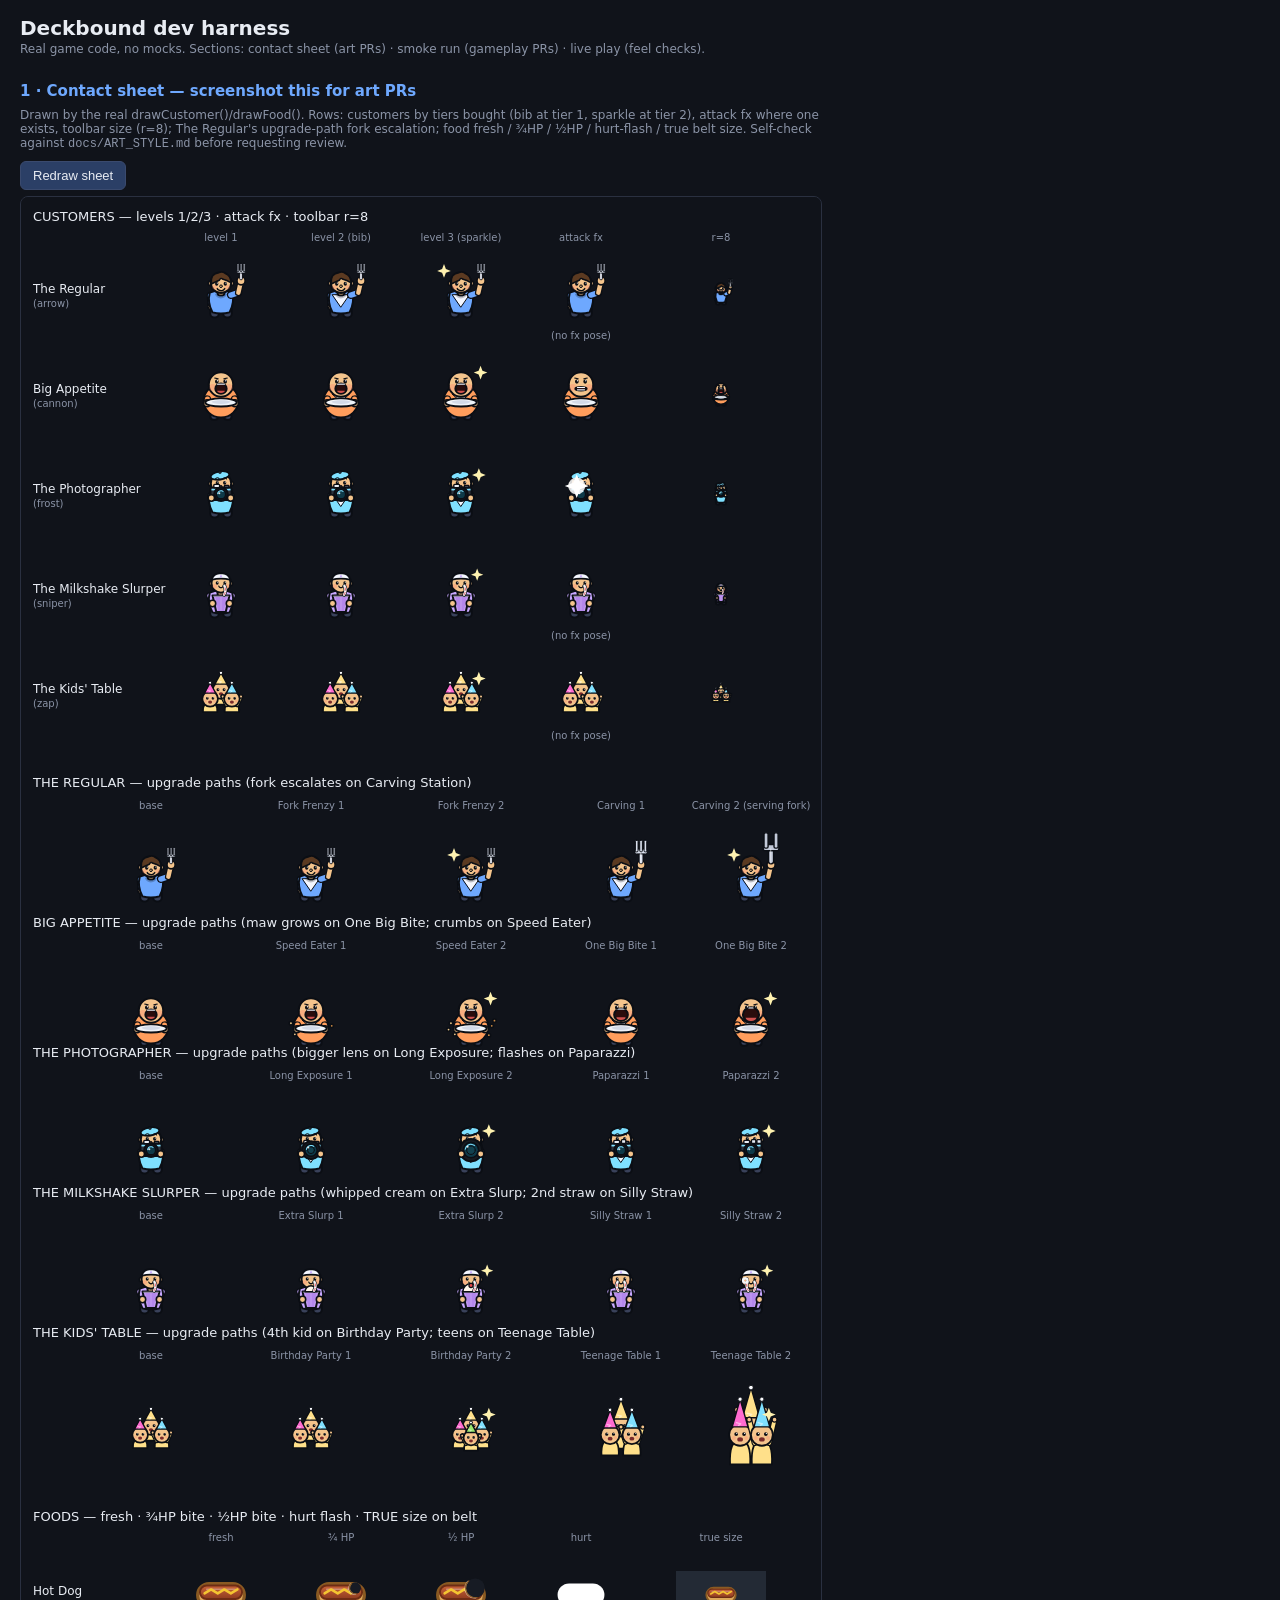
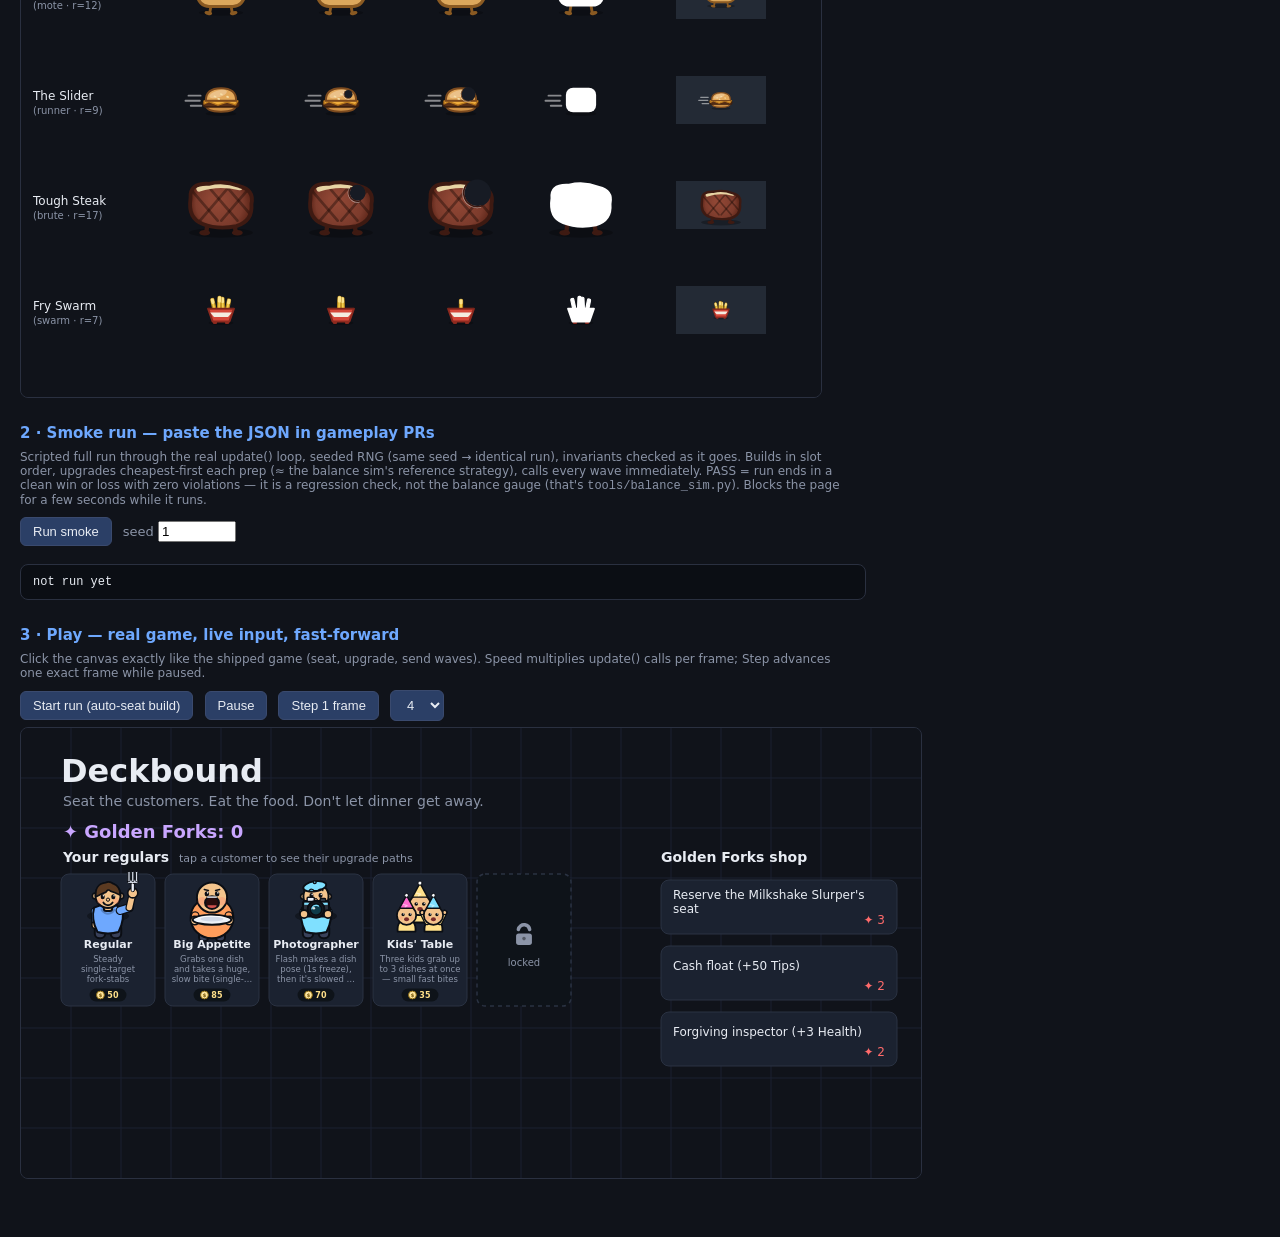
==== commit 03a31c40: "Mobile-first UI restructure: landscape rail + slide-in upgrade sheet (Issue #79) Move the chrome OFF" ====
--- a/tools/dev/harness.html
+++ b/tools/dev/harness.html
@@ -20,7 +20,7 @@
        drives update()/render() itself, so fast-forward and stepping stay exact.
 
   URL params (all optional):
-    ?mode=sheet | smoke | play      auto-run that section on load
+    ?mode=sheet | smoke | play | sounds   auto-run that section on load
     &seed=1                         RNG seed (smoke always seeds; play seeds if given)
     &build=arrow,cannon,frost,arrow tower ids placed in slot order (default = the
                                     balance sim's reference board)
@@ -77,7 +77,7 @@
 <button id="play-pause">Pause</button>
 <button id="play-step">Step 1 frame</button>
 <select id="play-speed"><option>1</option><option>2</option><option selected>4</option><option>8</option></select>
-<canvas id="game-canvas" width="800" height="450"></canvas>
+<canvas id="game-canvas" width="900" height="450"></canvas>   <!-- 900x450 design canvas (800x450 board + 100px rail), Issue #79 -->
 
 <!-- Freeze the game's own rAF loop BEFORE src/main.js boots: startGameLoop()
      runs at DOMContentLoaded and would otherwise fight the harness driver. The
@@ -387,6 +387,72 @@
     render();
   }
 
+  /* ---------------- 4) Sound board (audio pass, Issue #64) ---------------- */
+  // The audio "contact sheet": every audio event with a play button. Buttons
+  // satisfy the AudioContext user-gesture rule; each click unlocks audio, clears
+  // the throttle so repeats always sound, then fires the event. 100% procedural
+  // Web Audio — no files. Audition the whole pass here in one review round.
+  function buildSoundBoard() {
+    const A = audio, ring = (fn) => { A.unlock(); A._last = {}; fn(); };
+    const rows = [
+      ["TOWER ATTACKS  (base + upgrade paths)", null],
+      ["The Regular — light fork tink", () => A.shoot("arrow", null)],
+      ["  Fork Frenzy — rapid fork flurry", () => A.shoot("arrow", "forkFrenzy")],
+      ["  Carving Station — heavier shink", () => A.shoot("arrow", "carvingStation")],
+      ["Big Appetite — ONE big wet CHOMP", () => A.shoot("cannon", null)],
+      ["The Photographer — shutter + flash", () => A.shoot("frost", null)],
+      ["  Long Exposure — slow, drawn-out shutter", () => A.shoot("frost", "longExposure")],
+      ["The Milkshake Slurper — straw slurp", () => A.shoot("sniper", null)],
+      ["  Extra Slurp — deeper gulp", () => A.shoot("sniper", "extraSlurp")],
+      ["  Silly Straw — two gurgling straws", () => A.shoot("sniper", "sillyStraw")],
+      ["The Kids' Table — grabby-hand pats", () => A.shoot("zap", null)],
+      ["  Teenage Table — lower, bored grabs", () => A.shoot("zap", "teenageTable")],
+      ["SIGNATURE EVENTS", null],
+      ["Speed Eater — crumb-scatter crunch", () => A.crumb()],
+      ["One Big Bite — ptooey (heavy dish, near)", () => A.knockback(0.6)],
+      ["One Big Bite — ptooey (light dish, far)", () => A.knockback(2)],
+      ["Paparazzi — double-shutter burst", () => { A.shoot("frost", "paparazzi"); A.doubleFreeze(); }],
+      ["Birthday Party — party-horn accent", () => A.fourthHand()],
+      ["ECONOMY", null],
+      ["Place — chair-scoot seating", () => A.place()],
+      ["Sell — cash-register cha-ching", () => A.sell()],
+      ["Build — confirm blip", () => A.build()],
+      ["Buy in shop — two-note", () => A.buy()],
+      ["Upgrade — order-up service bell", () => A.upgrade()],
+      ["Deny — nope", () => A.deny()],
+      ["Call wave", () => A.waveStart()],
+      ["COMBAT / RUN", null],
+      ["Bite hit (non-lethal)", () => A.hit()],
+      ["Kill — crunch + gulp", () => A.kill()],
+      ["Leak — wasted-meal trombone", () => A.leak()],
+      ["Shut down (lose)", () => A.lose()],
+    ];
+    const sec = document.createElement("section");
+    sec.id = "sounds-section";
+    sec.innerHTML = '<h2>4 · Sound board — audition the audio pass (#64)</h2>'
+      + '<p class="hint">Click any button to hear it. 100% procedural Web Audio, no files. '
+      + 'Everything routes through a shared limiter and repeat-heavy events are throttled.</p>';
+    const grid = document.createElement("div");
+    grid.style.cssText = "display:grid;grid-template-columns:repeat(auto-fill,minmax(300px,1fr));gap:6px;max-width:940px";
+    for (const [label, fn] of rows) {
+      if (!fn) {
+        const h = document.createElement("div");
+        h.textContent = label;
+        h.style.cssText = "grid-column:1/-1;margin-top:14px;font-weight:700;color:#8fd0ff;border-bottom:1px solid #2a3040;padding-bottom:3px";
+        grid.appendChild(h); continue;
+      }
+      const b = document.createElement("button");
+      b.textContent = "▶  " + label.trim();
+      b.style.cssText = "text-align:left;padding:8px 11px;cursor:pointer;white-space:nowrap;overflow:hidden;text-overflow:ellipsis";
+      b.addEventListener("click", () => ring(fn));
+      grid.appendChild(b);
+    }
+    sec.appendChild(grid);
+    const firstH2 = [...document.body.children].find((el) => el.tagName === "H2");
+    document.body.insertBefore(sec, firstH2 || null);
+    sec.scrollIntoView();
+  }
+
   /* ---------------- boot ---------------- */
 
   window.addEventListener("DOMContentLoaded", () => {
@@ -413,6 +479,7 @@
     const mode = params.get("mode");
     if (mode === "sheet") document.getElementById("sheet-title").scrollIntoView();
     if (mode === "play") { startPlay(parseBuild(), params.get("map")); document.getElementById("play-title").scrollIntoView(); }
+    if (mode === "sounds") buildSoundBoard();
     if (mode === "smoke") {
       document.getElementById("smoke-title").scrollIntoView();
       const seed = parseInt(params.get("seed") || "1", 10) || 1;
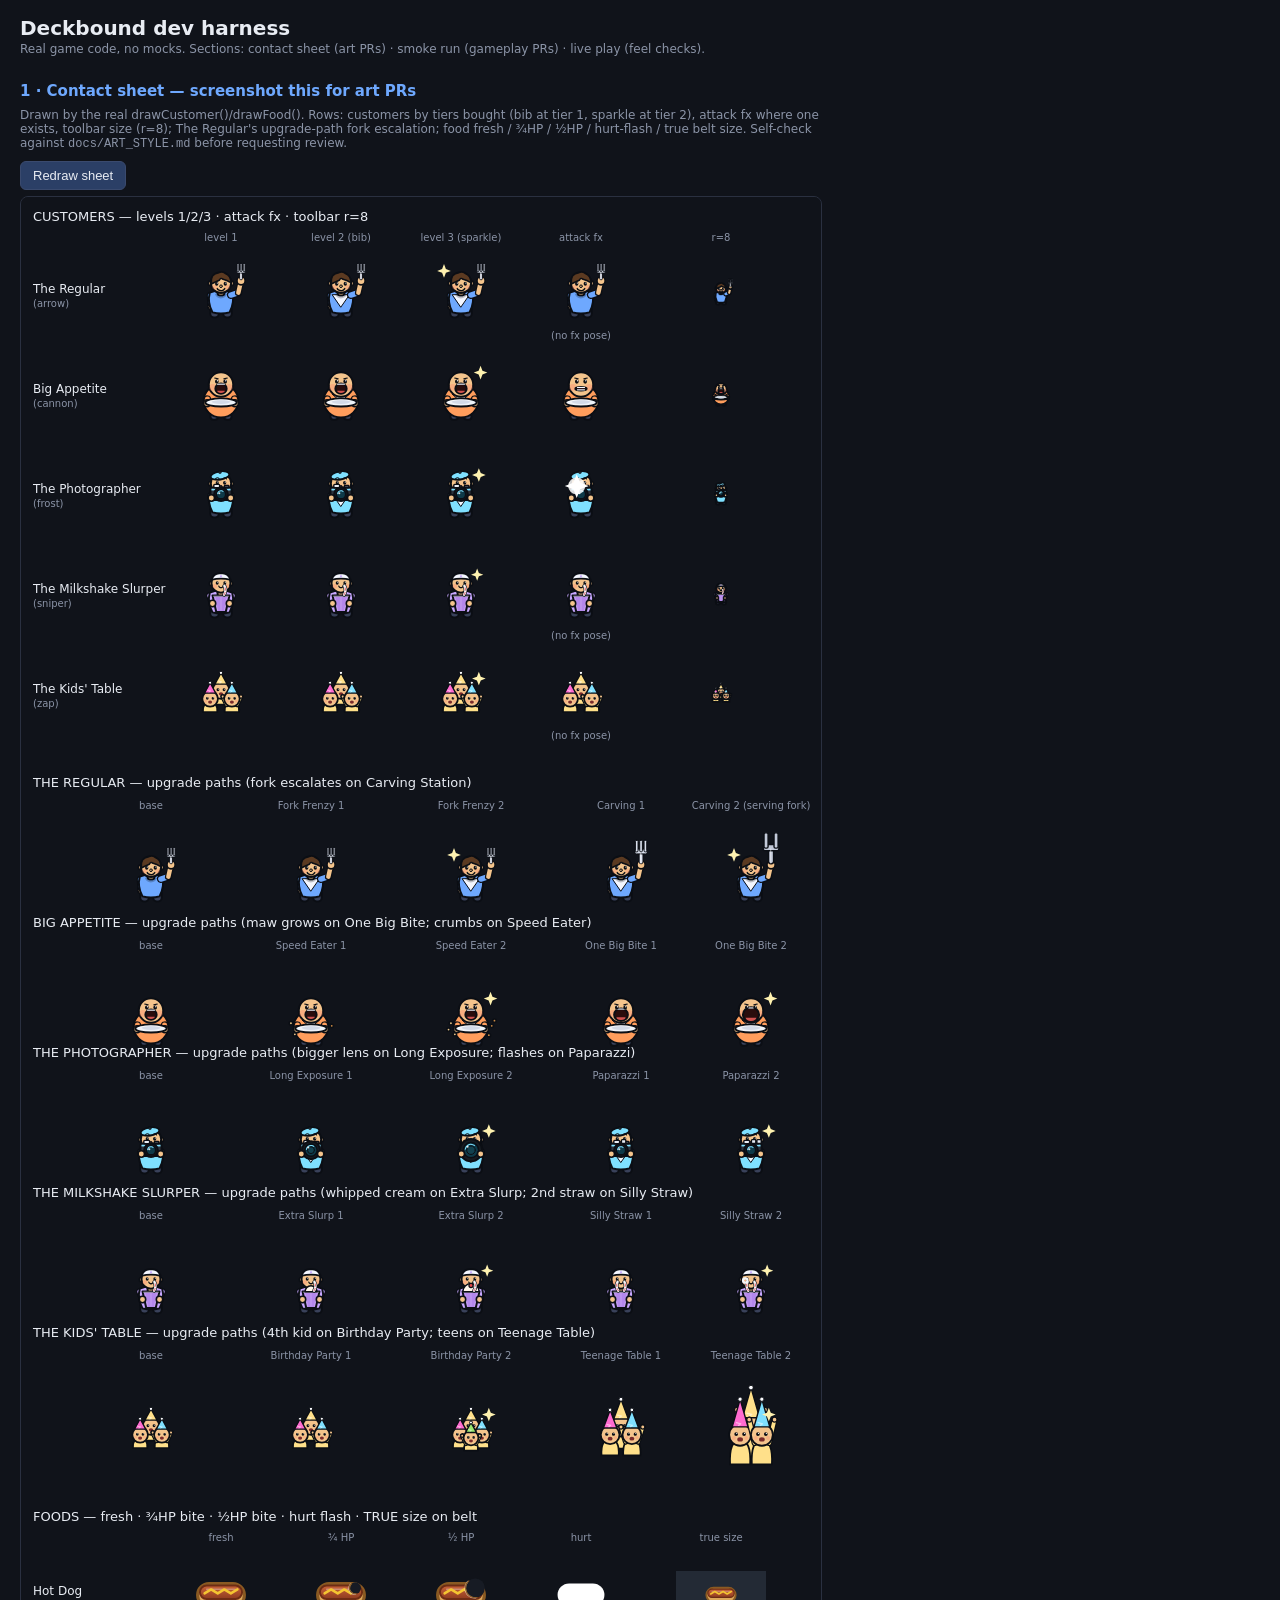
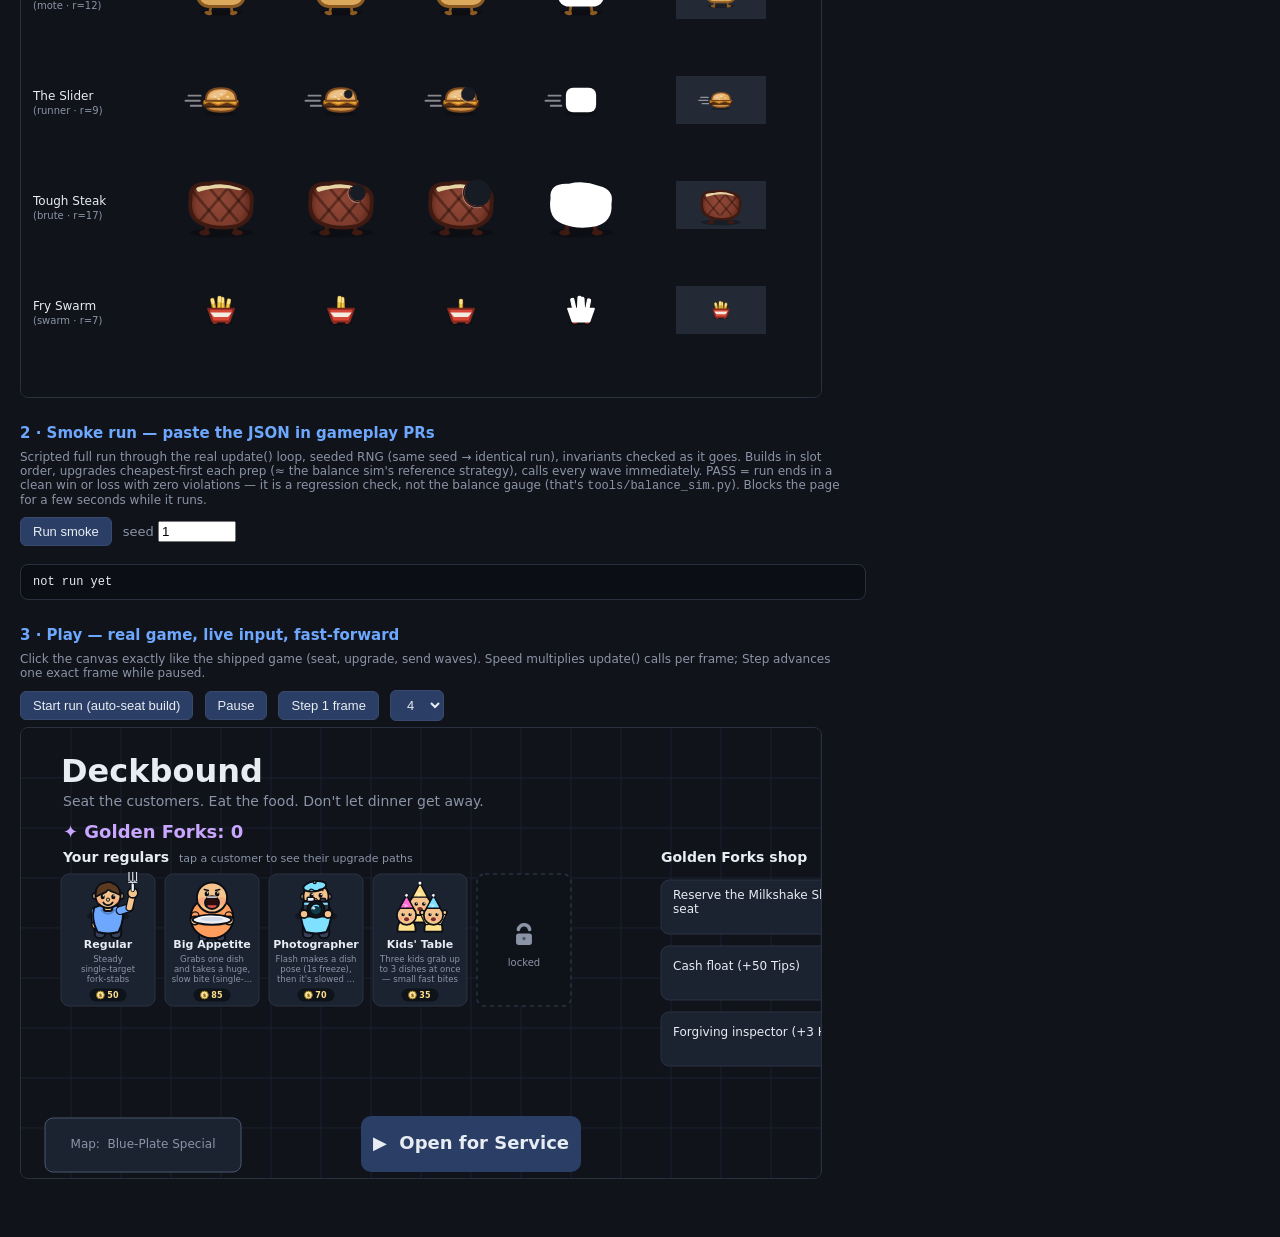
==== commit 9b0dbde5: "Merge pull request #80 from TaySchub/feature/audio-pass Audio pass: bespoke tower, signature & econo" ====
--- a/tools/dev/harness.html
+++ b/tools/dev/harness.html
@@ -77,7 +77,7 @@
 <button id="play-pause">Pause</button>
 <button id="play-step">Step 1 frame</button>
 <select id="play-speed"><option>1</option><option>2</option><option selected>4</option><option>8</option></select>
-<canvas id="game-canvas" width="900" height="450"></canvas>   <!-- 900x450 design canvas (800x450 board + 100px rail), Issue #79 -->
+<canvas id="game-canvas" width="800" height="450"></canvas>
 
 <!-- Freeze the game's own rAF loop BEFORE src/main.js boots: startGameLoop()
      runs at DOMContentLoaded and would otherwise fight the harness driver. The
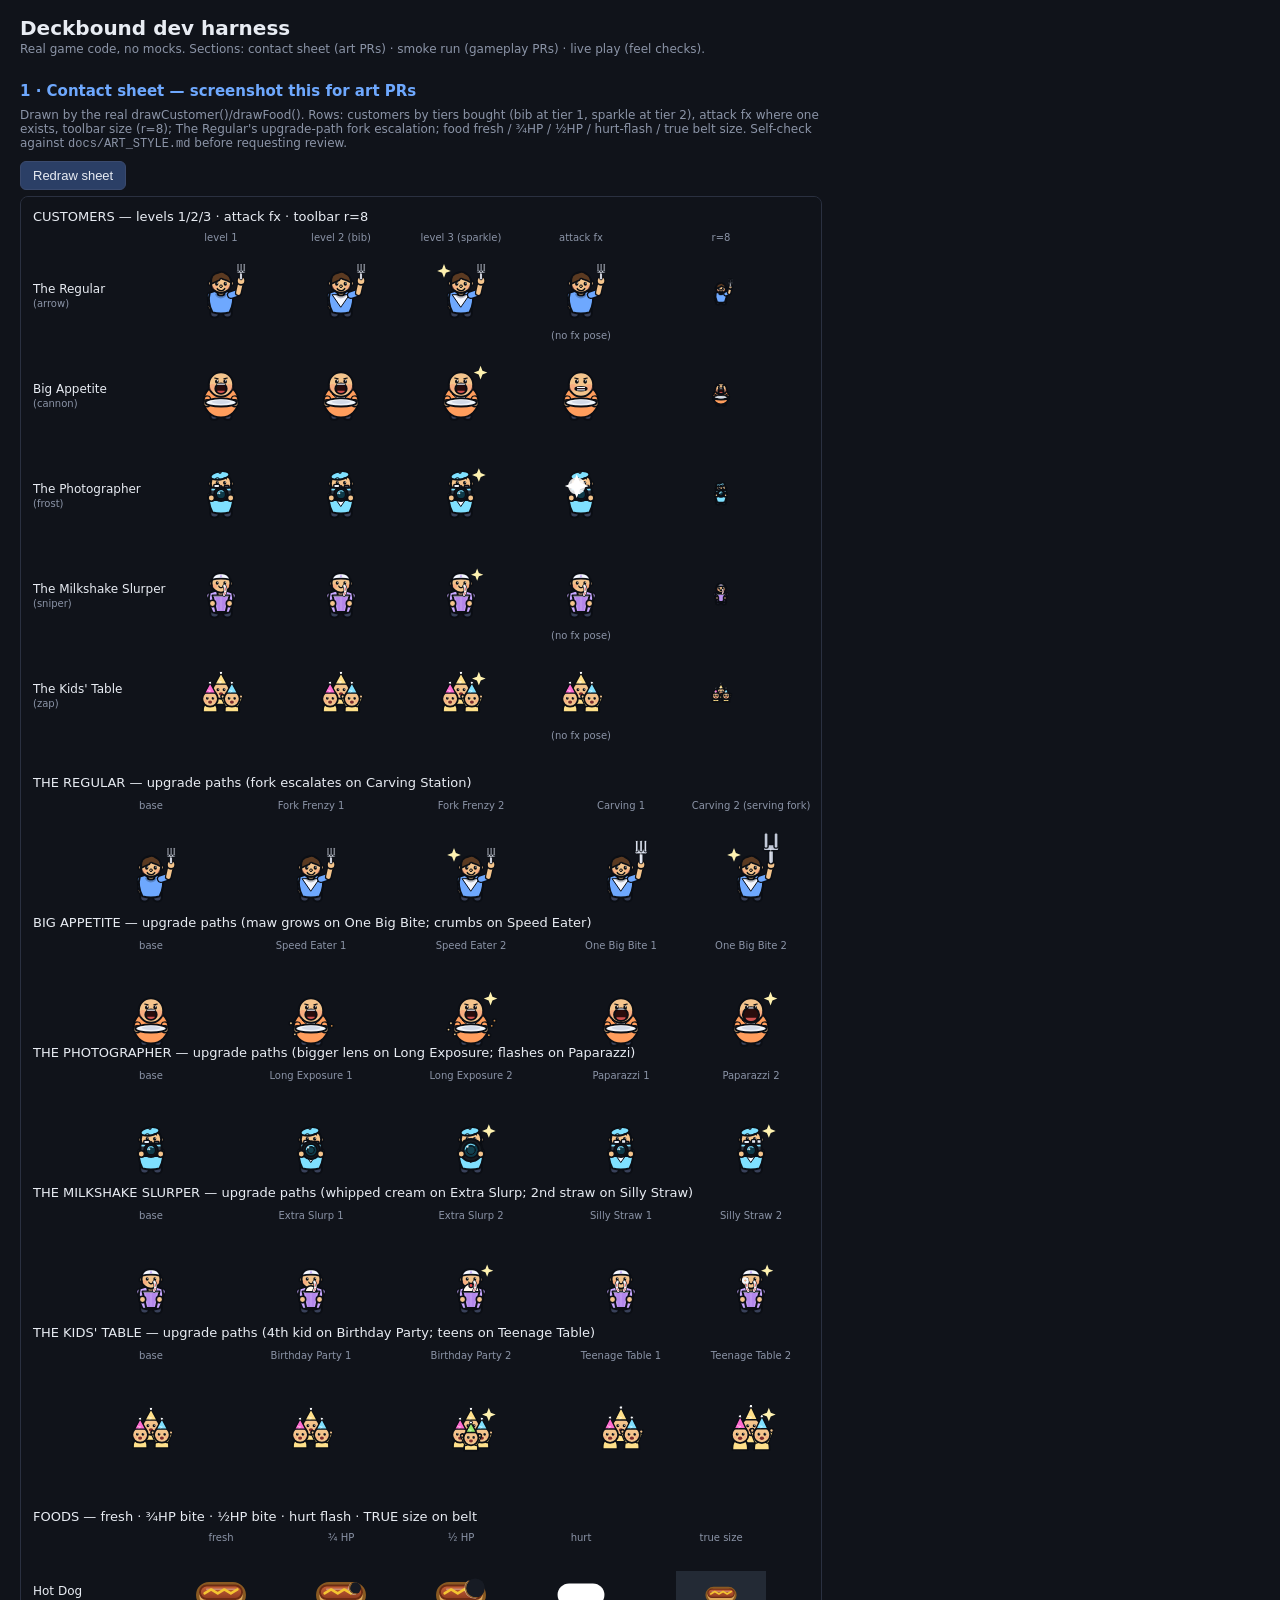
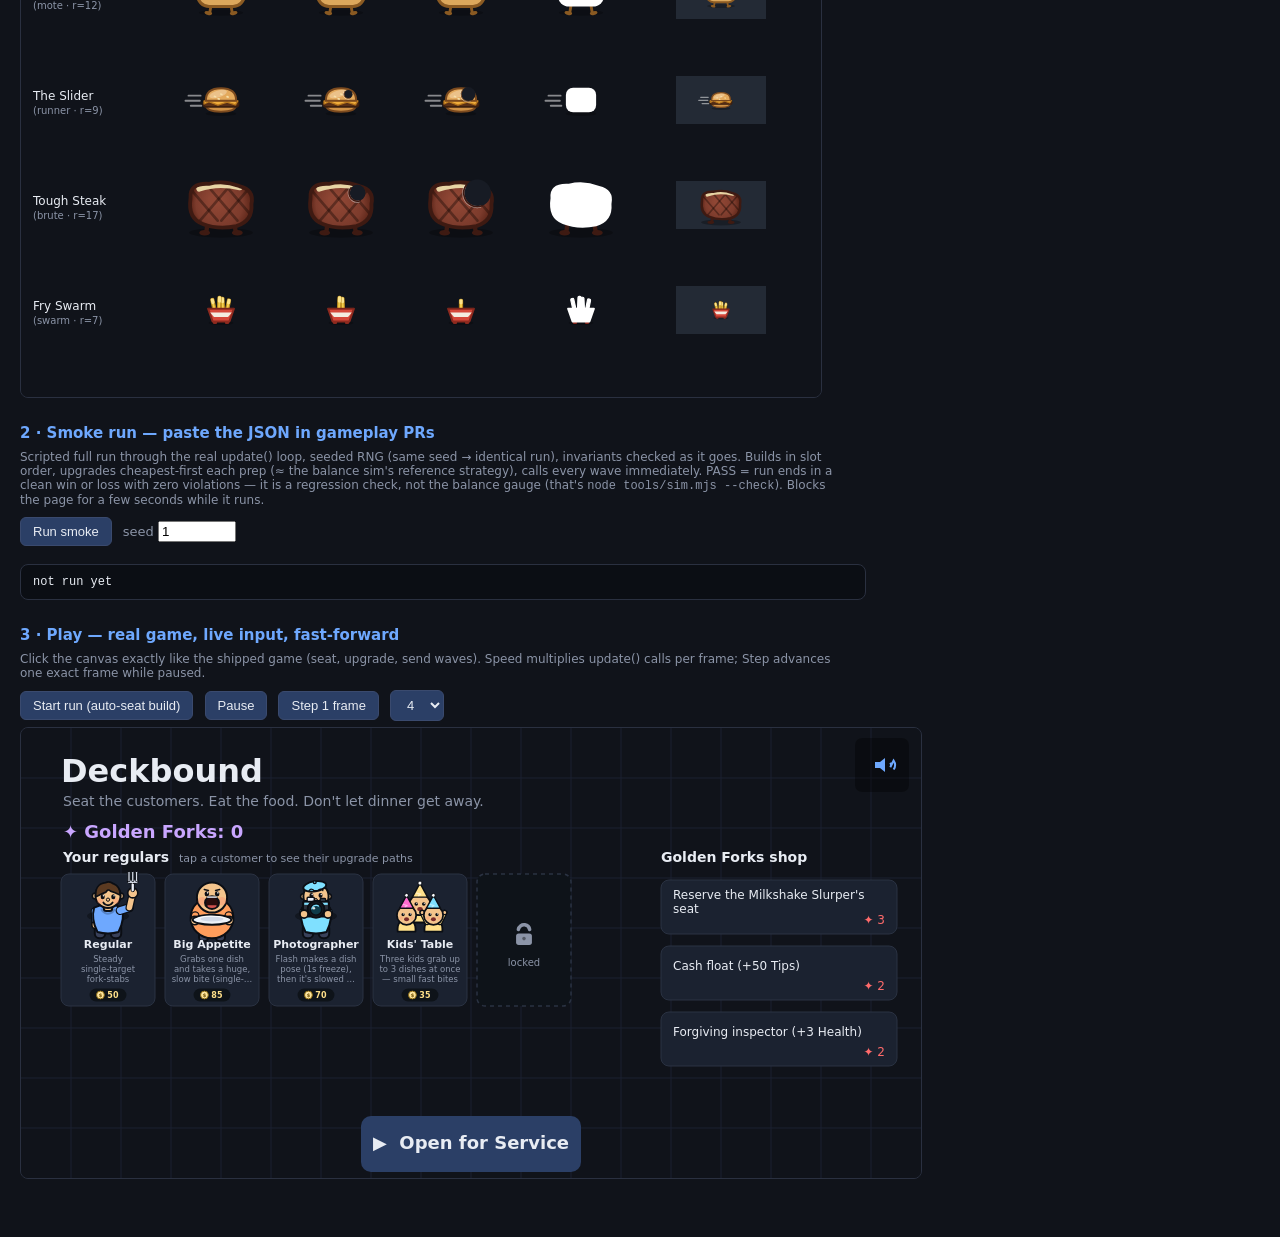
==== commit 1ffb8a68: "Retire the Python second-opinion sim — one gauge, the real engine (economy overhaul stage 1) Deletes" ====
--- a/tools/dev/harness.html
+++ b/tools/dev/harness.html
@@ -65,7 +65,7 @@
 
 <!-- ============ 2) SMOKE RUN ============ -->
 <h2 id="smoke-title">2 · Smoke run — paste the JSON in gameplay PRs</h2>
-<p class="hint">Scripted full run through the real update() loop, seeded RNG (same seed → identical run), invariants checked as it goes. Builds in slot order, upgrades cheapest-first each prep (≈ the balance sim's reference strategy), calls every wave immediately. PASS = run ends in a clean win or loss with zero violations — it is a regression check, not the balance gauge (that's <code>tools/balance_sim.py</code>). Blocks the page for a few seconds while it runs.</p>
+<p class="hint">Scripted full run through the real update() loop, seeded RNG (same seed → identical run), invariants checked as it goes. Builds in slot order, upgrades cheapest-first each prep (≈ the balance sim's reference strategy), calls every wave immediately. PASS = run ends in a clean win or loss with zero violations — it is a regression check, not the balance gauge (that's <code>node tools/sim.mjs --check</code>). Blocks the page for a few seconds while it runs.</p>
 <button id="run-smoke">Run smoke</button>
 <label style="font-size:13px;color:var(--muted)">seed <input id="smoke-seed" type="number" value="1" style="width:70px"></label>
 <pre id="smoke-out">not run yet</pre>
@@ -77,7 +77,7 @@
 <button id="play-pause">Pause</button>
 <button id="play-step">Step 1 frame</button>
 <select id="play-speed"><option>1</option><option>2</option><option selected>4</option><option>8</option></select>
-<canvas id="game-canvas" width="800" height="450"></canvas>
+<canvas id="game-canvas" width="900" height="450"></canvas>   <!-- 900x450 design canvas (800x450 board + 100px rail), Issue #79 -->
 
 <!-- Freeze the game's own rAF loop BEFORE src/main.js boots: startGameLoop()
      runs at DOMContentLoaded and would otherwise fight the harness driver. The
@@ -104,8 +104,8 @@
 
   const params = new URLSearchParams(location.search);
   const DEFAULT_BUILD = ["arrow", "cannon", "frost", "arrow"];   // = the sim's reference board
-  // Reference upgrade strategy (mirrors tools/balance_sim.py + tools/sim.mjs): each
-  // tower commits to one fixed path and buys its two tiers cheapest-next-first.
+  // Reference upgrade strategy (mirrors tools/sim.mjs): each tower commits to
+  // one fixed path and buys its two tiers cheapest-next-first.
   const SIM_PATHS = { arrow: "carvingStation", cannon: "oneBigBite", frost: "longExposure", sniper: "extraSlurp", zap: "teenageTable" };
   // The signature path per tower — ?paths=signature drives the smoke down these so
   // it exercises the tier-2 mechanics (pierce, crumb, knockback, …), not just stats.
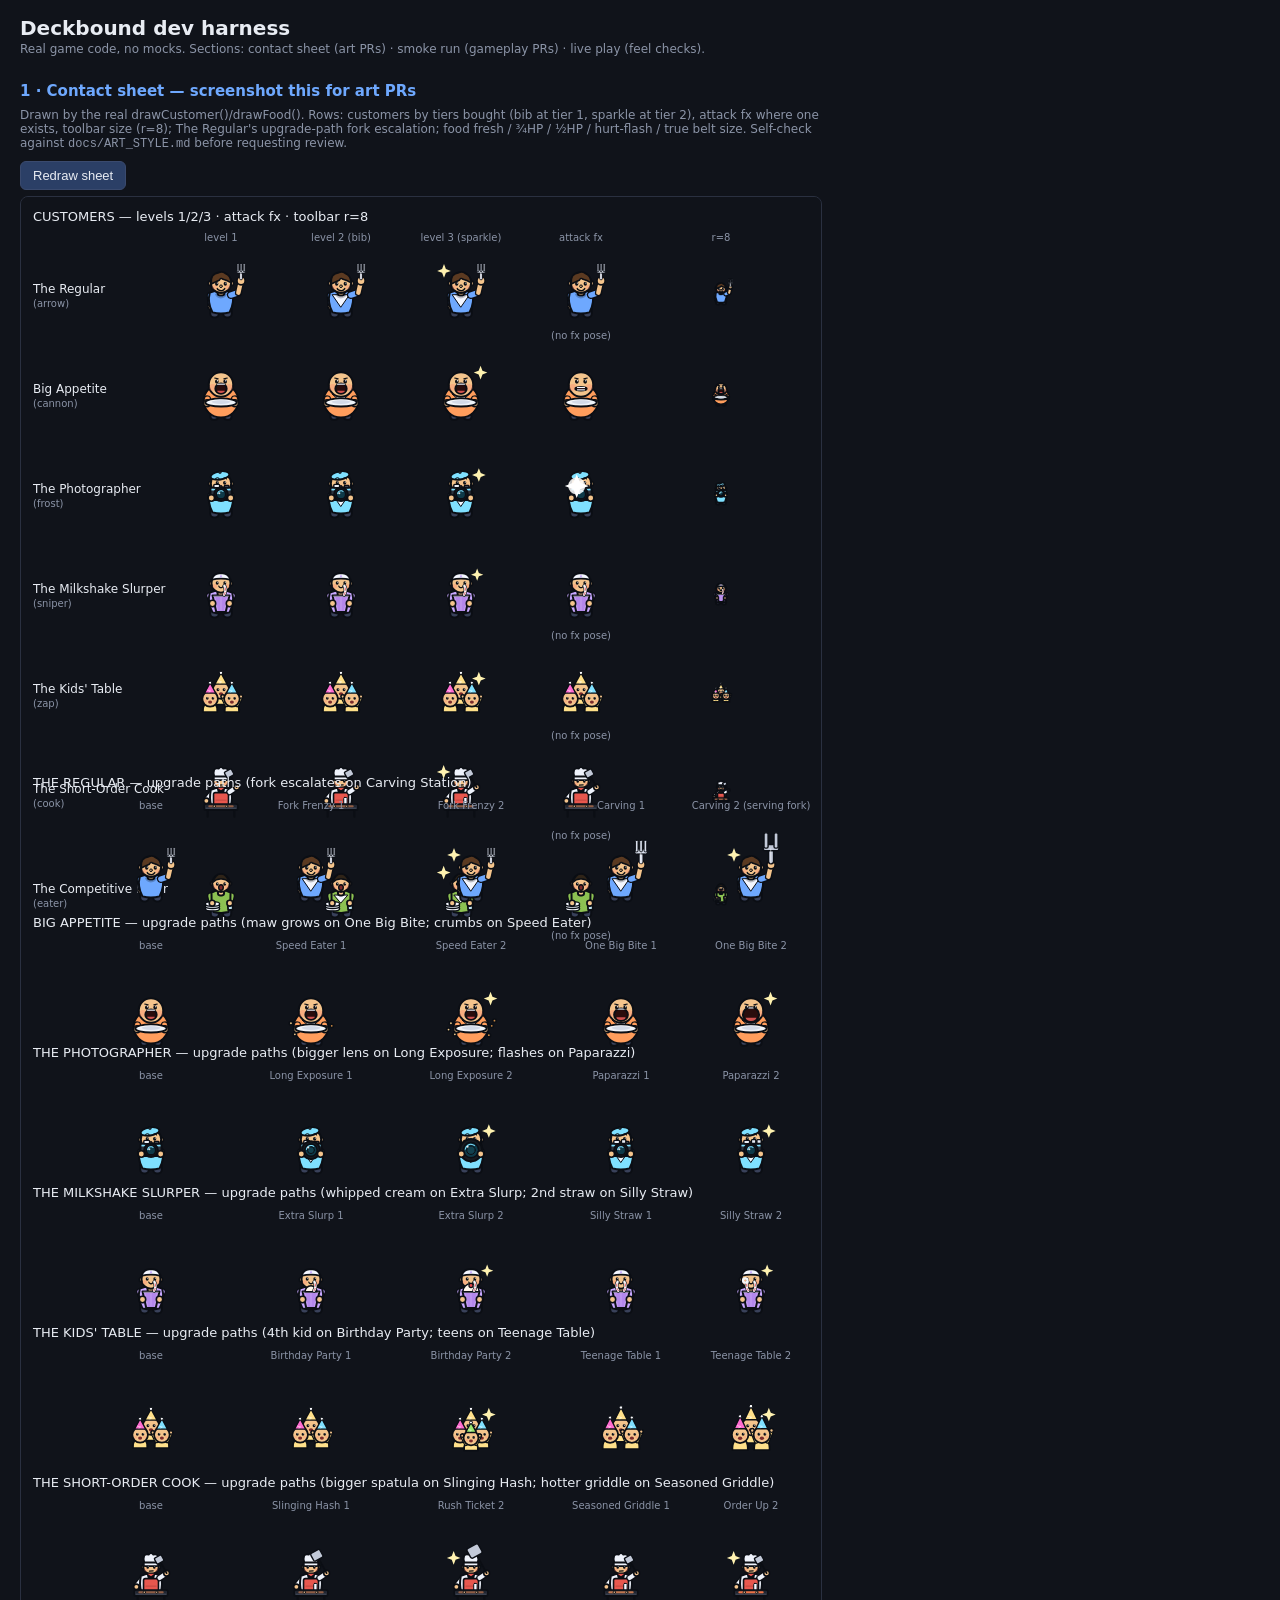
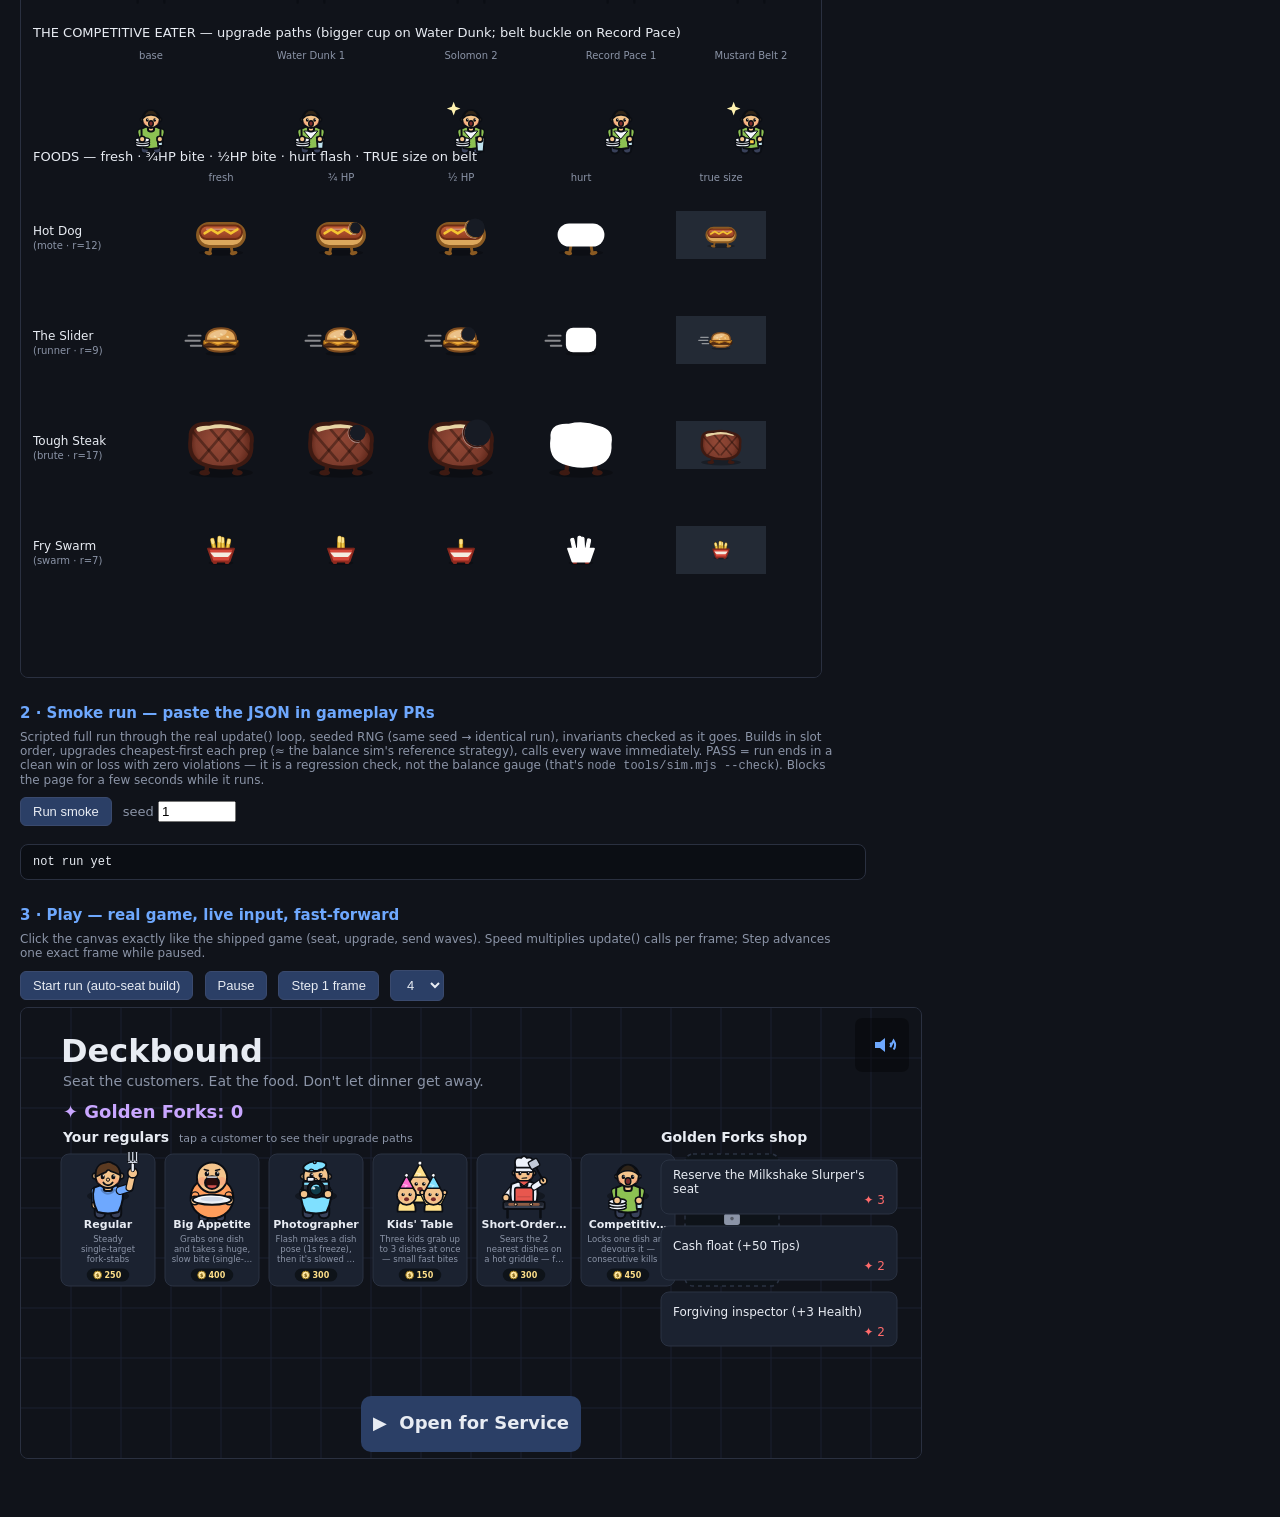
==== commit febc61e3: "Roster Growth 1: scrolling tower rail + Short-Order Cook + Competitive Eater (Issue #88) Makes the r" ====
--- a/tools/dev/harness.html
+++ b/tools/dev/harness.html
@@ -61,7 +61,7 @@
 <h2 id="sheet-title">1 · Contact sheet — screenshot this for art PRs</h2>
 <p class="hint">Drawn by the real drawCustomer()/drawFood(). Rows: customers by tiers bought (bib at tier 1, sparkle at tier 2), attack fx where one exists, toolbar size (r=8); The Regular's upgrade-path fork escalation; food fresh / ¾HP / ½HP / hurt-flash / true belt size. Self-check against <code>docs/ART_STYLE.md</code> before requesting review.</p>
 <button id="redraw-sheet">Redraw sheet</button>
-<canvas id="sheet-canvas" width="800" height="1800"></canvas>
+<canvas id="sheet-canvas" width="800" height="2080"></canvas>
 
 <!-- ============ 2) SMOKE RUN ============ -->
 <h2 id="smoke-title">2 · Smoke run — paste the JSON in gameplay PRs</h2>
@@ -249,8 +249,42 @@
     ];
     ktStates.forEach((st, i) => drawCustomer(ctx, "zap", ktCols[i], ktY + 92, 17, TOWER_BY_ID.zap.color, st));
 
+    // --- The Short-Order Cook (Roster Growth 1) — a STATION with a person ---
+    // Slinging Hash grows the spatula (Rush Ticket = 3 sears); Seasoned Griddle
+    // runs the griddle hotter (Order Up = a chance to spatula-fling a dish back).
+    const ckY = 1290;
+    title("THE SHORT-ORDER COOK — upgrade paths (bigger spatula on Slinging Hash; hotter griddle on Seasoned Griddle)", ckY);
+    const ckCols = [130, 290, 450, 600, 730];
+    const ckHead = ["base", "Slinging Hash 1", "Rush Ticket 2", "Seasoned Griddle 1", "Order Up 2"];
+    ckCols.forEach((x, i) => label(ckHead[i], x, ckY + 22));
+    const ckStates = [
+      { level: 1 },
+      { level: 2, path: "slingingHash", tier: 1 },
+      { level: 3, path: "slingingHash", tier: 2 },
+      { level: 2, path: "seasonedGriddle", tier: 1 },
+      { level: 3, path: "seasonedGriddle", tier: 2 },
+    ];
+    ckStates.forEach((st, i) => drawCustomer(ctx, "cook", ckCols[i], ckY + 92, 17, TOWER_BY_ID.cook.color, st));
+
+    // --- The Competitive Eater (Roster Growth 1) — Slurper-derived table dressing ---
+    // Water Dunk grows the water cup (Solomon Method splits each bite); Record Pace
+    // raises the combo ceiling (Mustard Belt = a champion's buckle + bounty bonus).
+    const ceY = 1440;
+    title("THE COMPETITIVE EATER — upgrade paths (bigger cup on Water Dunk; belt buckle on Record Pace)", ceY);
+    const ceCols = [130, 290, 450, 600, 730];
+    const ceHead = ["base", "Water Dunk 1", "Solomon 2", "Record Pace 1", "Mustard Belt 2"];
+    ceCols.forEach((x, i) => label(ceHead[i], x, ceY + 22));
+    const ceStates = [
+      { level: 1 },
+      { level: 2, path: "waterDunk", tier: 1 },
+      { level: 3, path: "waterDunk", tier: 2 },
+      { level: 2, path: "recordPace", tier: 1 },
+      { level: 3, path: "recordPace", tier: 2 },
+    ];
+    ceStates.forEach((st, i) => drawCustomer(ctx, "eater", ceCols[i], ceY + 92, 17, TOWER_BY_ID.eater.color, st));
+
     // --- Foods: one row each; cols fresh, ¾HP, ½HP, hurt, true belt size ---
-    const fy = 1350;
+    const fy = 1590;
     title("FOODS — fresh · ¾HP bite · ½HP bite · hurt flash · TRUE size on belt", fy - 26);
     const foodCols = [200, 320, 440, 560, 700];
     const foodHead = ["fresh", "¾ HP", "½ HP", "hurt", "true size"];
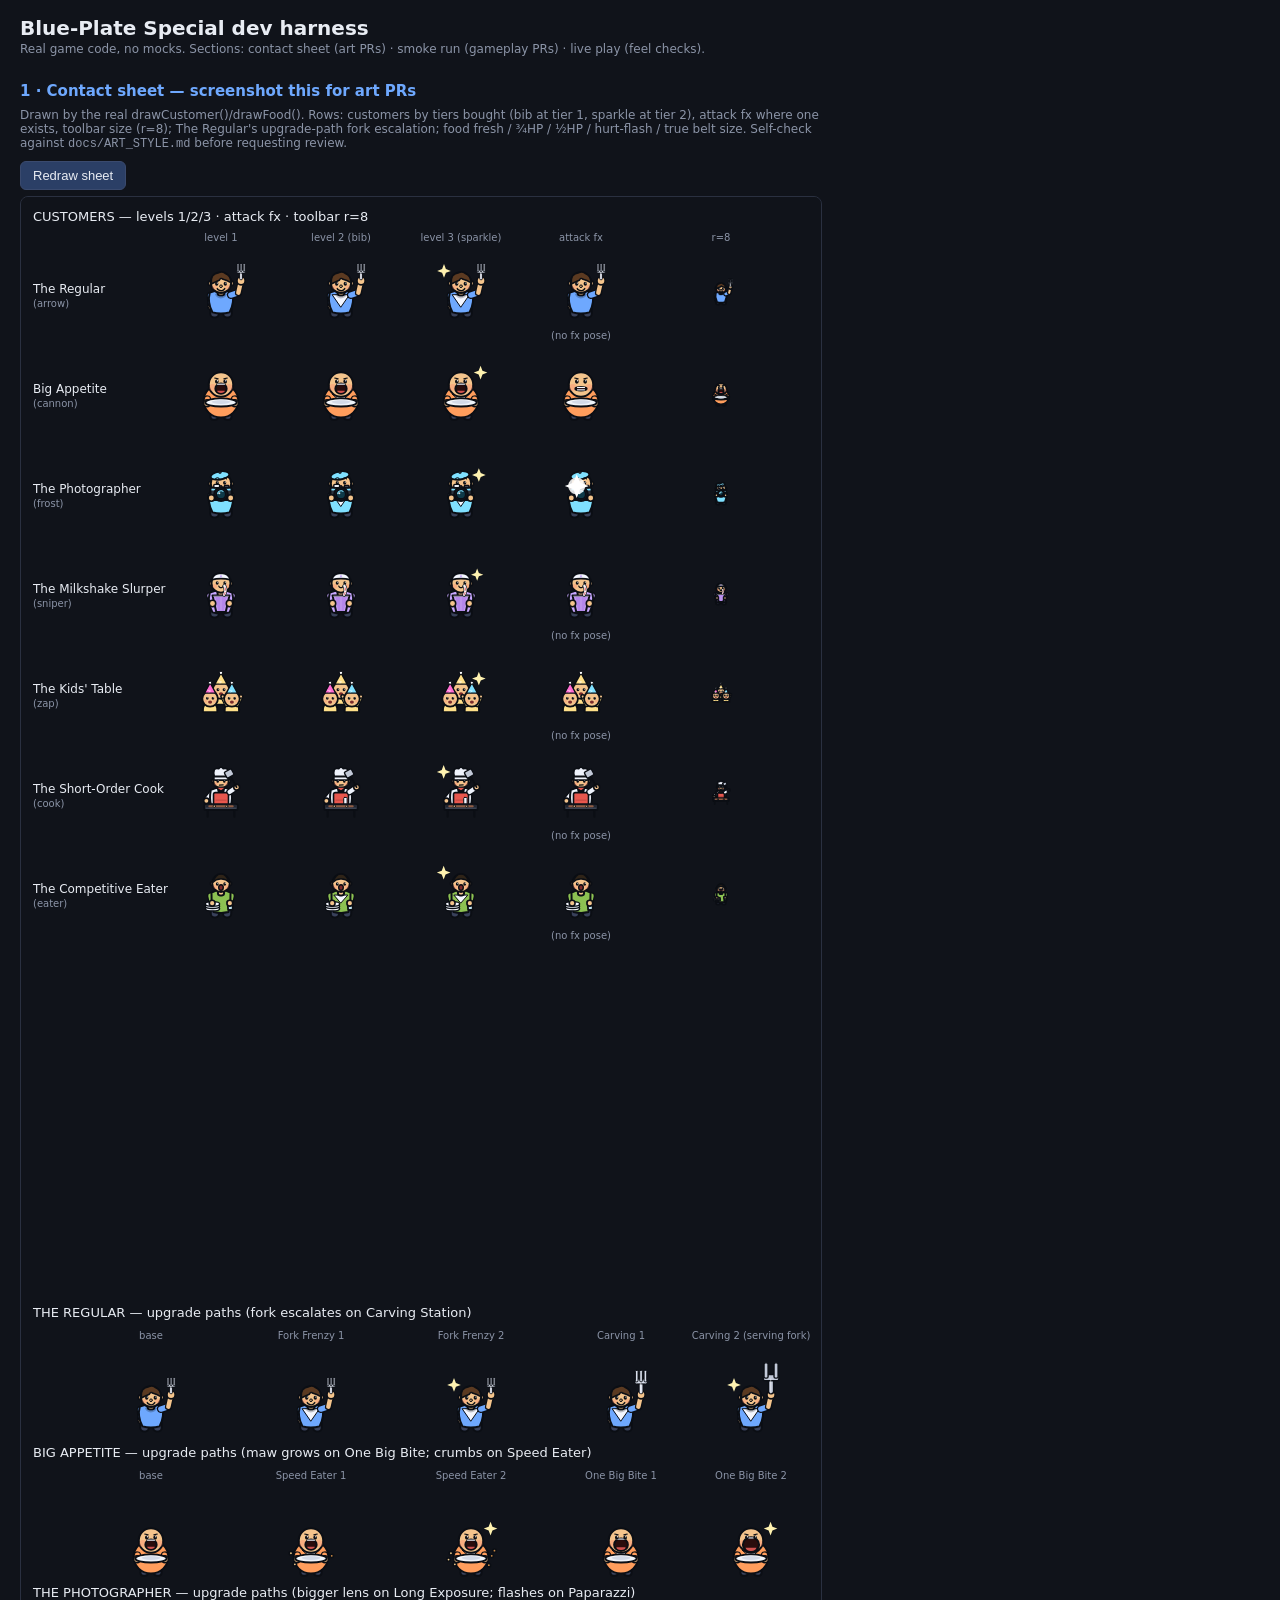
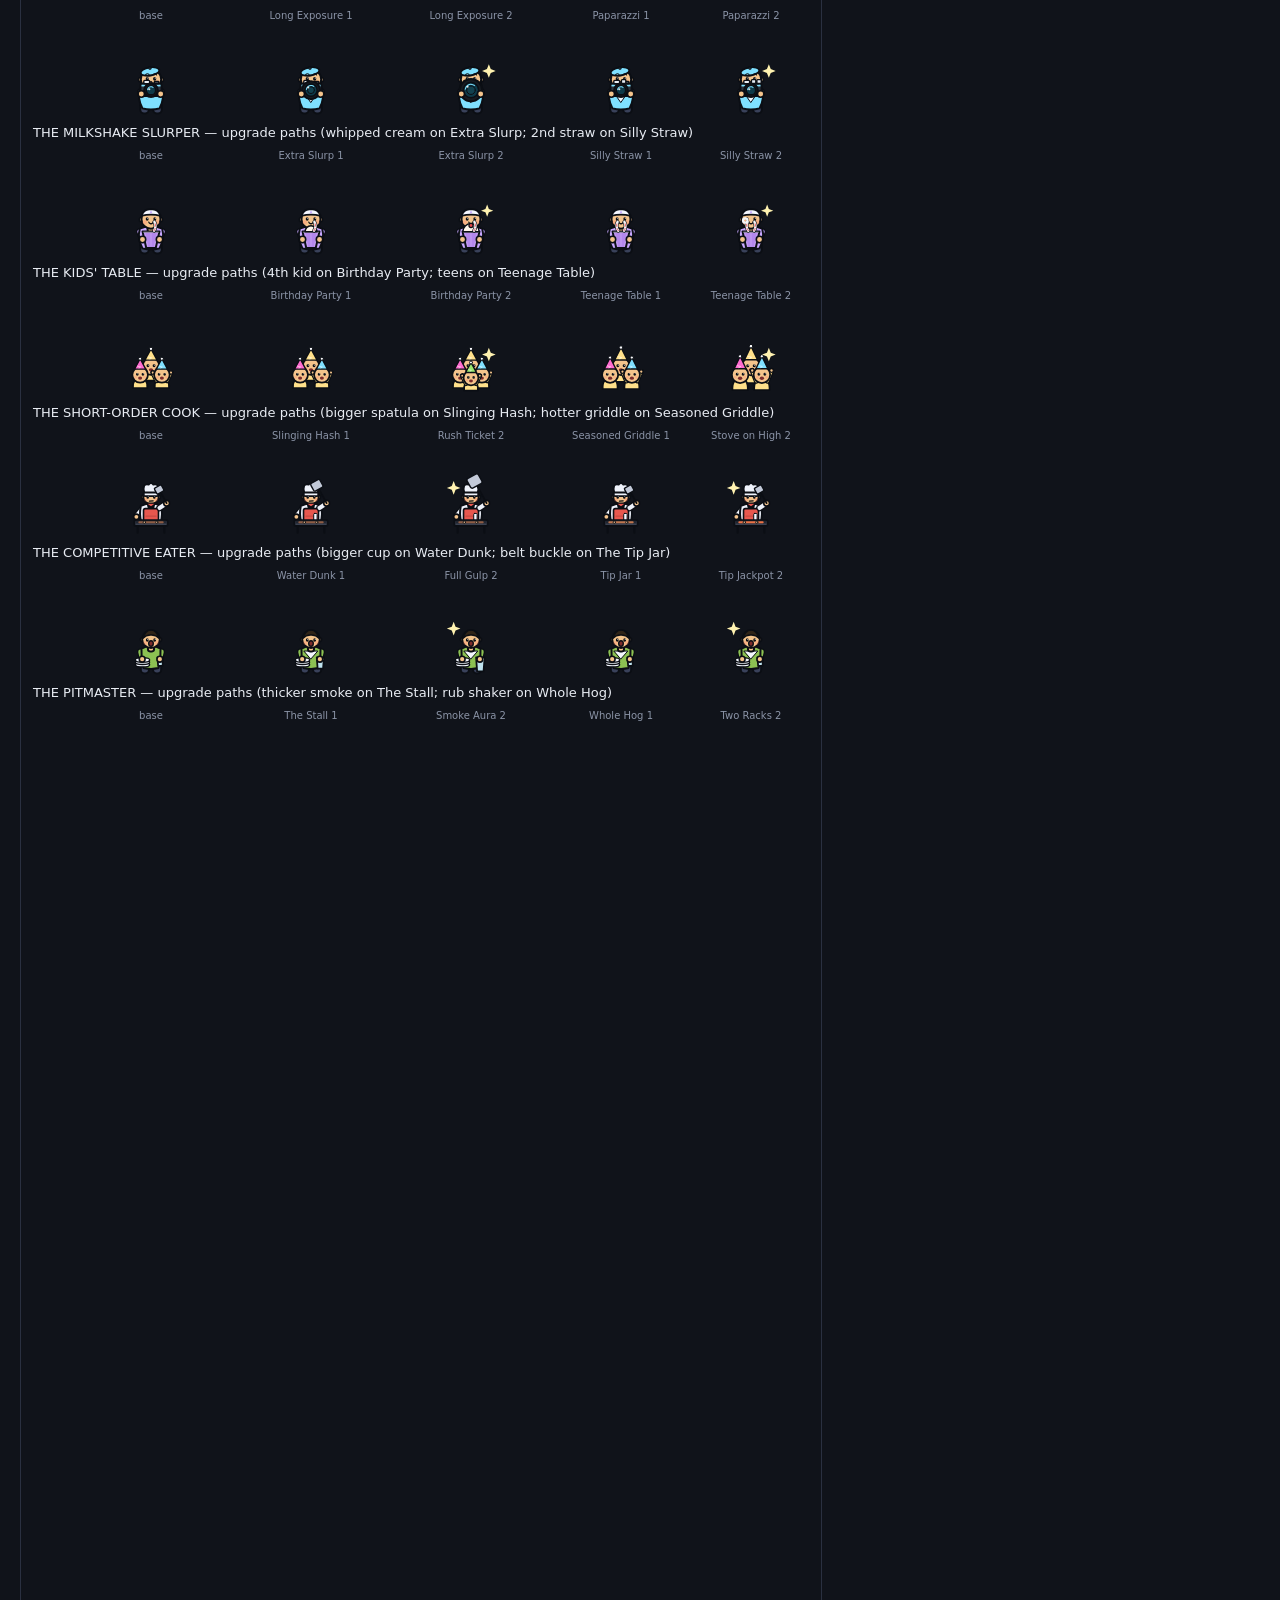
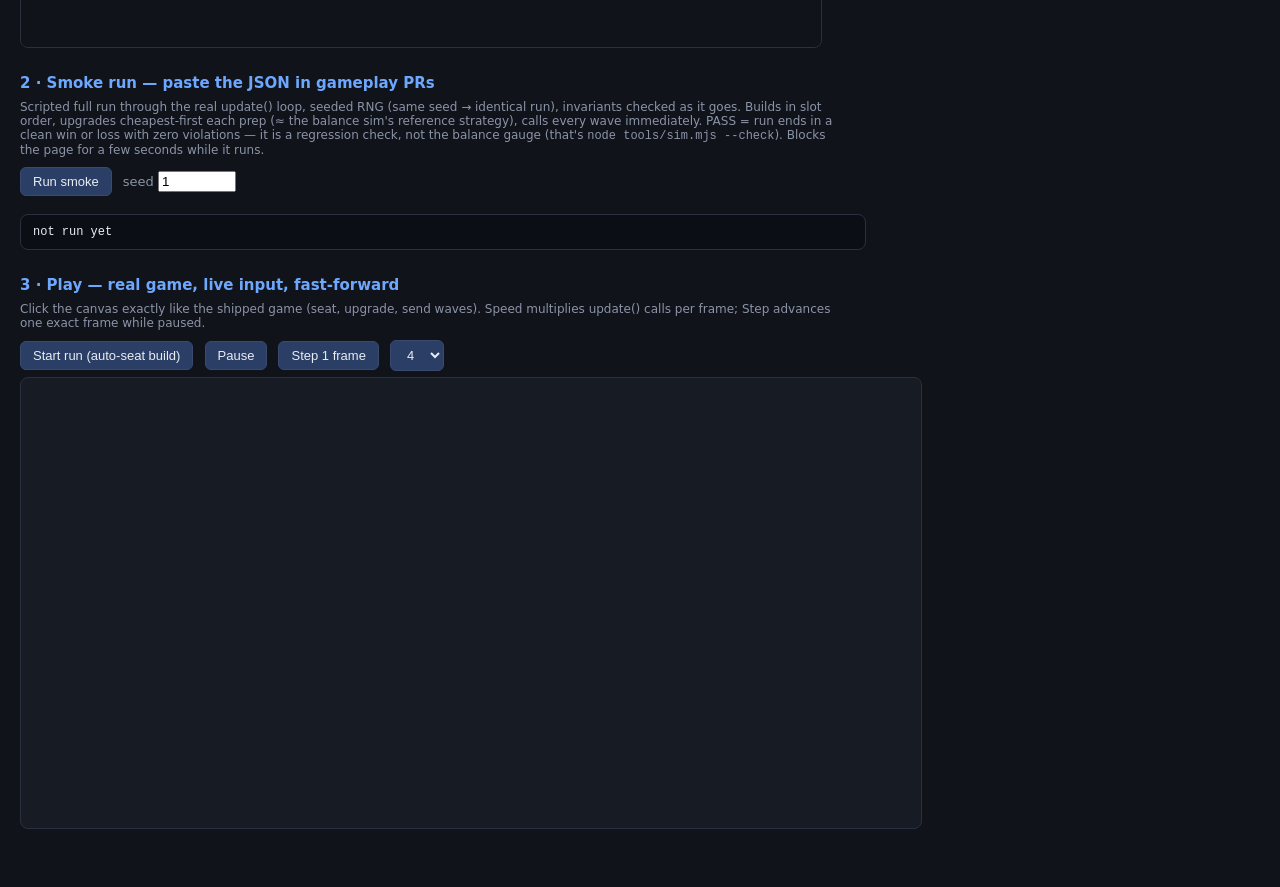
==== commit 6e6f9677: "Tower Rework: proof assets + stage-3 changelog (Issue #103) Screenshots under docs/pr-assets/tower-r" ====
--- a/tools/dev/harness.html
+++ b/tools/dev/harness.html
@@ -1,6 +1,6 @@
 <!DOCTYPE html>
 <!--
-  Deckbound dev harness — the self-serve verification tool for agents (and
+  Blue-Plate Special dev harness — the self-serve verification tool for agents (and
   curious humans). Loads the REAL game code (../../balance.data.js + the
   ../../src/*.js modules, no copies, no mocks) and gives three things:
 
@@ -36,7 +36,7 @@
 <head>
 <meta charset="UTF-8" />
 <meta name="viewport" content="width=device-width, initial-scale=1.0" />
-<title>Deckbound dev harness</title>
+<title>Blue-Plate Special dev harness</title>
 <style>
   :root { --bg:#10131a; --panel:#171b24; --ink:#e8ecf3; --muted:#8b94a7; --accent:#6ea8fe; --good:#7dff9b; --bad:#ff6b6b; }
   body { margin:0; padding:16px 20px 60px; background:var(--bg); color:var(--ink);
@@ -54,14 +54,14 @@
 </style>
 </head>
 <body>
-<h1>Deckbound dev harness</h1>
+<h1>Blue-Plate Special dev harness</h1>
 <p class="hint">Real game code, no mocks. Sections: contact sheet (art PRs) · smoke run (gameplay PRs) · live play (feel checks).</p>
 
 <!-- ============ 1) CONTACT SHEET ============ -->
 <h2 id="sheet-title">1 · Contact sheet — screenshot this for art PRs</h2>
 <p class="hint">Drawn by the real drawCustomer()/drawFood(). Rows: customers by tiers bought (bib at tier 1, sparkle at tier 2), attack fx where one exists, toolbar size (r=8); The Regular's upgrade-path fork escalation; food fresh / ¾HP / ½HP / hurt-flash / true belt size. Self-check against <code>docs/ART_STYLE.md</code> before requesting review.</p>
 <button id="redraw-sheet">Redraw sheet</button>
-<canvas id="sheet-canvas" width="800" height="2080"></canvas>
+<canvas id="sheet-canvas" width="800" height="3050"></canvas>
 
 <!-- ============ 2) SMOKE RUN ============ -->
 <h2 id="smoke-title">2 · Smoke run — paste the JSON in gameplay PRs</h2>
@@ -166,7 +166,7 @@
     // Carving Station escalates the fork (bigger at tier 1, large two-tine serving
     // fork at tier 2); Fork Frenzy keeps the everyday fork (its tier-2 pierce is a
     // projectile, not customer art). Bib appears at tier 1, sparkle at tier 2.
-    const rpY = 590;
+    const rpY = 1120;   // sections sit below ALL customer rows (96 + 10×100)
     title("THE REGULAR — upgrade paths (fork escalates on Carving Station)", rpY);
     const rpCols = [130, 290, 450, 600, 730];
     const rpHead = ["base", "Fork Frenzy 1", "Fork Frenzy 2", "Carving 1", "Carving 2 (serving fork)"];
@@ -184,7 +184,7 @@
     // One Big Bite grows the maw (bigger bite → the knockback path); Speed Eater
     // scatters more crumbs (fast, messy eater → the crumb-splash path). Bib at tier
     // 1, sparkle at tier 2, same as everyone.
-    const bpY = 730;
+    const bpY = 1260;
     title("BIG APPETITE — upgrade paths (maw grows on One Big Bite; crumbs on Speed Eater)", bpY);
     const bpCols = [130, 290, 450, 600, 730];
     const bpHead = ["base", "Speed Eater 1", "Speed Eater 2", "One Big Bite 1", "One Big Bite 2"];
@@ -201,7 +201,7 @@
     // --- The Photographer: upgrade-PATH art states (PR 3 signatures) ---
     // Long Exposure deepens the lens (longer + stronger after-slow); Paparazzi adds
     // flash bulbs (freezes 2 dishes at once). Bib at tier 1, sparkle at tier 2.
-    const phY = 860;
+    const phY = 1400;
     title("THE PHOTOGRAPHER — upgrade paths (bigger lens on Long Exposure; flashes on Paparazzi)", phY);
     const phCols = [130, 290, 450, 600, 730];
     const phHead = ["base", "Long Exposure 1", "Long Exposure 2", "Paparazzi 1", "Paparazzi 2"];
@@ -218,7 +218,7 @@
     // --- The Milkshake Slurper: upgrade-PATH art states (PR 3 signatures) ---
     // Extra Slurp mounds whipped cream (+ cherry) on the shake; Silly Straw adds a
     // second bendy straw (drains 2 dishes), with a loop at tier 2.
-    const slY = 1000;
+    const slY = 1540;
     title("THE MILKSHAKE SLURPER — upgrade paths (whipped cream on Extra Slurp; 2nd straw on Silly Straw)", slY);
     const slCols = [130, 290, 450, 600, 730];
     const slHead = ["base", "Extra Slurp 1", "Extra Slurp 2", "Silly Straw 1", "Silly Straw 2"];
@@ -235,7 +235,7 @@
     // --- The Kids' Table: upgrade-PATH art states (PR 4 signatures) ---
     // Birthday Party t2 seats a 4th kid (4 hands); Teenage Table grows the whole
     // huddle into lanky teenagers (bigger, taller hats, longer arms).
-    const ktY = 1140;
+    const ktY = 1680;
     title("THE KIDS' TABLE — upgrade paths (4th kid on Birthday Party; teens on Teenage Table)", ktY);
     const ktCols = [130, 290, 450, 600, 730];
     const ktHead = ["base", "Birthday Party 1", "Birthday Party 2", "Teenage Table 1", "Teenage Table 2"];
@@ -252,10 +252,10 @@
     // --- The Short-Order Cook (Roster Growth 1) — a STATION with a person ---
     // Slinging Hash grows the spatula (Rush Ticket = 3 sears); Seasoned Griddle
     // runs the griddle hotter (Order Up = a chance to spatula-fling a dish back).
-    const ckY = 1290;
+    const ckY = 1820;
     title("THE SHORT-ORDER COOK — upgrade paths (bigger spatula on Slinging Hash; hotter griddle on Seasoned Griddle)", ckY);
     const ckCols = [130, 290, 450, 600, 730];
-    const ckHead = ["base", "Slinging Hash 1", "Rush Ticket 2", "Seasoned Griddle 1", "Order Up 2"];
+    const ckHead = ["base", "Slinging Hash 1", "Rush Ticket 2", "Seasoned Griddle 1", "Stove on High 2"];
     ckCols.forEach((x, i) => label(ckHead[i], x, ckY + 22));
     const ckStates = [
       { level: 1 },
@@ -267,24 +267,73 @@
     ckStates.forEach((st, i) => drawCustomer(ctx, "cook", ckCols[i], ckY + 92, 17, TOWER_BY_ID.cook.color, st));
 
     // --- The Competitive Eater (Roster Growth 1) — Slurper-derived table dressing ---
-    // Water Dunk grows the water cup (Solomon Method splits each bite); Record Pace
-    // raises the combo ceiling (Mustard Belt = a champion's buckle + bounty bonus).
-    const ceY = 1440;
-    title("THE COMPETITIVE EATER — upgrade paths (bigger cup on Water Dunk; belt buckle on Record Pace)", ceY);
+    // Water Dunk grows the water cup (t2 = the full-gulp speed tier); The Tip Jar
+    // keeps the champion's buckle (t2 = the every-fifth-kill tip jackpot).
+    const ceY = 1960;
+    title("THE COMPETITIVE EATER — upgrade paths (bigger cup on Water Dunk; belt buckle on The Tip Jar)", ceY);
     const ceCols = [130, 290, 450, 600, 730];
-    const ceHead = ["base", "Water Dunk 1", "Solomon 2", "Record Pace 1", "Mustard Belt 2"];
+    const ceHead = ["base", "Water Dunk 1", "Full Gulp 2", "Tip Jar 1", "Tip Jackpot 2"];
     ceCols.forEach((x, i) => label(ceHead[i], x, ceY + 22));
     const ceStates = [
       { level: 1 },
       { level: 2, path: "waterDunk", tier: 1 },
       { level: 3, path: "waterDunk", tier: 2 },
-      { level: 2, path: "recordPace", tier: 1 },
-      { level: 3, path: "recordPace", tier: 2 },
+      { level: 2, path: "tipJar", tier: 1 },
+      { level: 3, path: "tipJar", tier: 2 },
     ];
     ceStates.forEach((st, i) => drawCustomer(ctx, "eater", ceCols[i], ceY + 92, 17, TOWER_BY_ID.eater.color, st));
 
+    // --- The Pitmaster (Roster Growth 2) — a lone obsessive behind an offset smoker ---
+    // The Stall thickens the chimney smoke (t2 = the ambient smoke aura); Whole
+    // Hog adds the rub shaker (t2 = the two-rack dual lock).
+    const ptY = 2100;
+    title("THE PITMASTER — upgrade paths (thicker smoke on The Stall; rub shaker on Whole Hog)", ptY);
+    const ptCols = [130, 290, 450, 600, 730];
+    const ptHead = ["base", "The Stall 1", "Smoke Aura 2", "Whole Hog 1", "Two Racks 2"];
+    ptCols.forEach((x, i) => label(ptHead[i], x, ptY + 22));
+    const ptStates = [
+      { level: 1 },
+      { level: 2, path: "theStall", tier: 1 },
+      { level: 3, path: "theStall", tier: 2 },
+      { level: 2, path: "wholeHog", tier: 1 },
+      { level: 3, path: "wholeHog", tier: 2 },
+    ];
+    ptStates.forEach((st, i) => drawCustomer(ctx, "pit", ptCols[i], ptY + 92, 17, TOWER_BY_ID.pit.color, st));
+
+    // --- The Syrup Slinger (id `ranch`, Tower Rework) — a tall fountain + tiny superfan ---
+    // Quick Pour thickens the cascade; The Big Bottle mounts the jug at t2.
+    const rnY = 2240;
+    title("THE SYRUP SLINGER — upgrade paths (thicker cascade on Quick Pour; jug on The Big Bottle)", rnY);
+    const rnCols = [130, 290, 450, 600, 730];
+    const rnHead = ["base", "Quick Pour 1", "Syrup Trail 2", "Big Bottle 1", "Triple Glob 2"];
+    rnCols.forEach((x, i) => label(rnHead[i], x, rnY + 22));
+    const rnStates = [
+      { level: 1 },
+      { level: 2, path: "quickPour", tier: 1 },
+      { level: 3, path: "quickPour", tier: 2 },
+      { level: 2, path: "bigBottle", tier: 1 },
+      { level: 3, path: "bigBottle", tier: 2 },
+    ];
+    rnStates.forEach((st, i) => drawCustomer(ctx, "ranch", rnCols[i], rnY + 92, 17, TOWER_BY_ID.ranch.color, st));
+
+    // --- The Sample Lady (Tower Rework: pure support) — a demo cart with toothpick trays ---
+    // Happy Hour stacks a second tray; On the House raises a bigger flag.
+    const smY = 2380;
+    title("THE SAMPLE LADY — upgrade paths (second tray on Happy Hour; bigger flag on On the House)", smY);
+    const smCols = [130, 290, 450, 600, 730];
+    const smHead = ["base", "Happy Hour 1", "Good Mood 2", "On the House 1", "Fresh Coffee 2"];
+    smCols.forEach((x, i) => label(smHead[i], x, smY + 22));
+    const smStates = [
+      { level: 1 },
+      { level: 2, path: "happyHour", tier: 1 },
+      { level: 3, path: "happyHour", tier: 2 },
+      { level: 2, path: "onTheHouse", tier: 1 },
+      { level: 3, path: "onTheHouse", tier: 2 },
+    ];
+    smStates.forEach((st, i) => drawCustomer(ctx, "sample", smCols[i], smY + 92, 17, TOWER_BY_ID.sample.color, st));
+
     // --- Foods: one row each; cols fresh, ¾HP, ½HP, hurt, true belt size ---
-    const fy = 1590;
+    const fy = 2550;
     title("FOODS — fresh · ¾HP bite · ½HP bite · hurt flash · TRUE size on belt", fy - 26);
     const foodCols = [200, 320, 440, 560, 700];
     const foodHead = ["fresh", "¾ HP", "½ HP", "hurt", "true size"];
@@ -388,7 +437,7 @@
     const out = document.getElementById("smoke-out");
     out.textContent = JSON.stringify(result, null, 2);
     out.className = result.verdict === "PASS" ? "pass" : "fail";
-    document.title = "SMOKE " + result.verdict + " — Deckbound harness";
+    document.title = "SMOKE " + result.verdict + " — Blue-Plate Special harness";
     console.log("SMOKE_RESULT " + JSON.stringify(result));
   }
 
